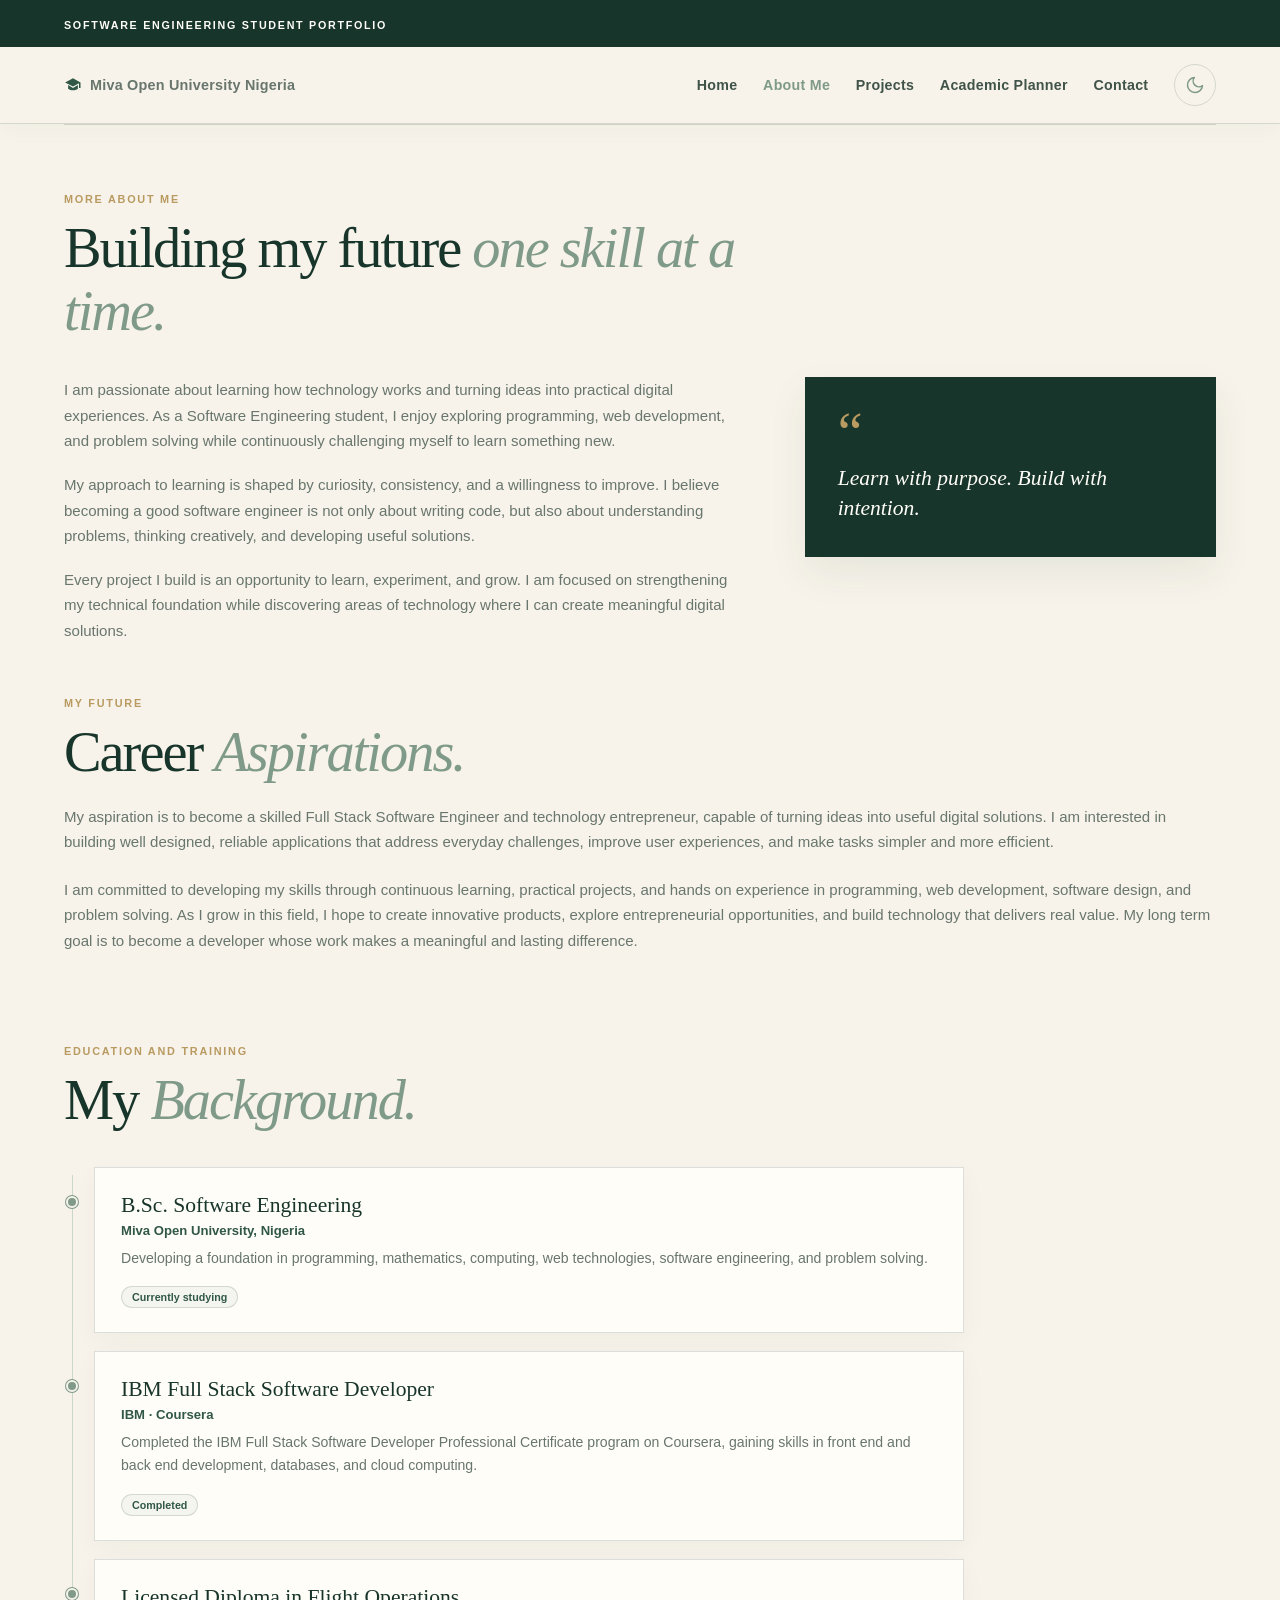
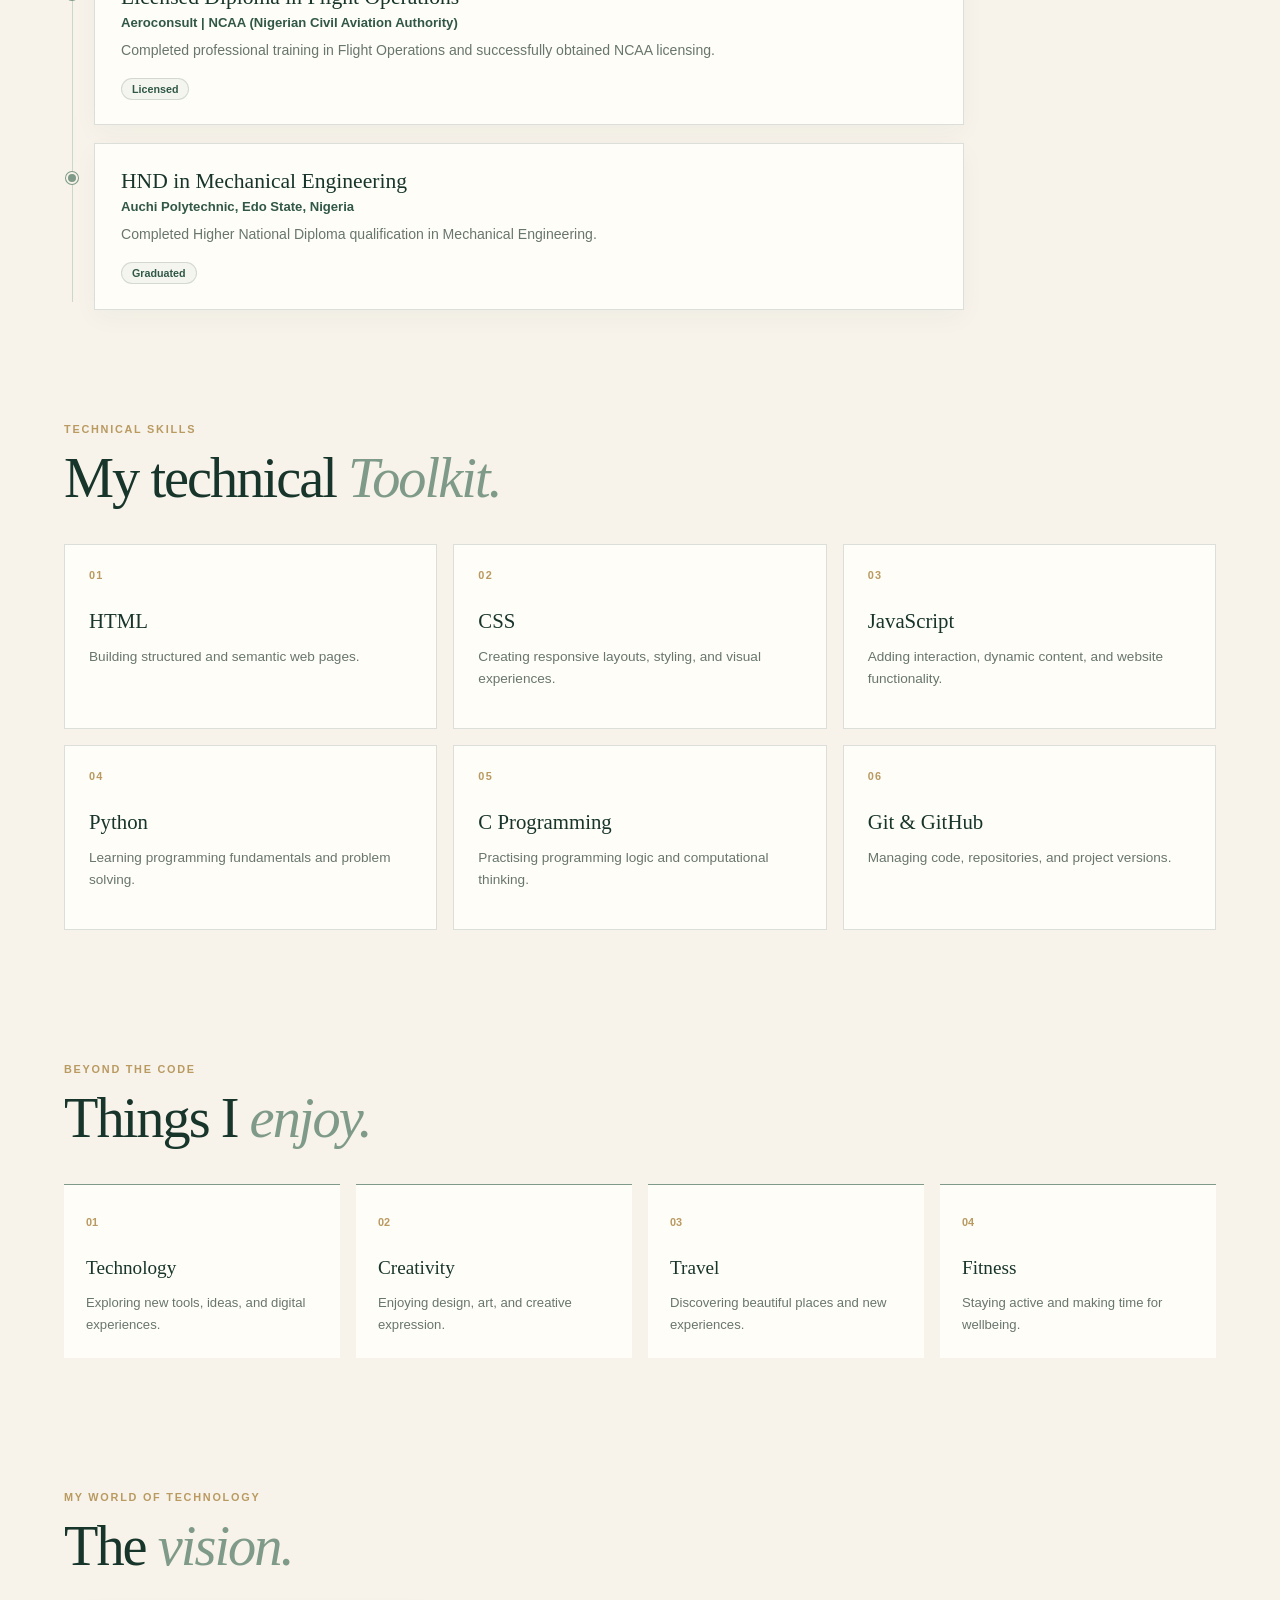
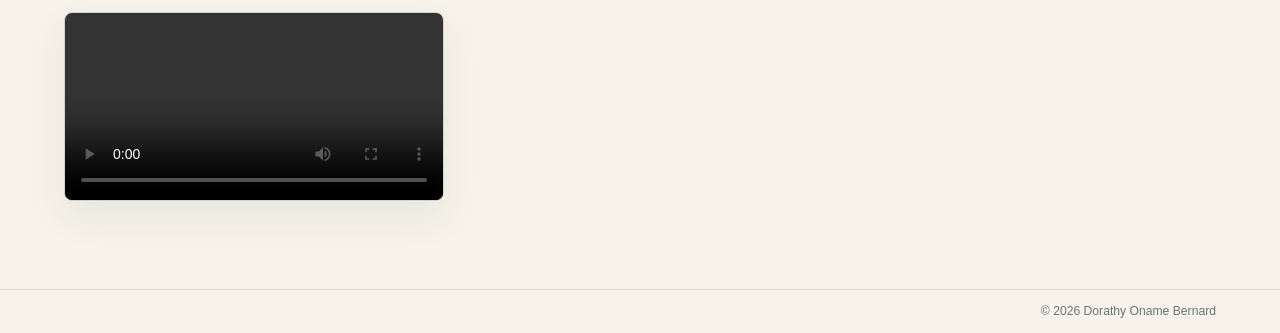
==== about.html @ d4bc9ae0 "Update portfolio and replace video" ====
<!DOCTYPE html>
<html lang="en">

<head>
    <meta charset="UTF-8">
    <meta name="viewport" content="width=device-width, initial-scale=1.0">

    <title>About Me | Dorathy Oname Bernard</title>

    <meta
        name="description"
        content="Learn about Dorathy Oname Bernard, her educational background, career aspirations, technical skills, and interests."
    >

    <script src="theme.js"></script>
    <link rel="stylesheet" href="style.css">
</head>

<body>

    <!-- HEADER -->
    <header class="site-header">
        <div class="academic-label">
            <div class="academic-label-inner">
                <strong>SOFTWARE ENGINEERING STUDENT PORTFOLIO</strong>
            </div>
        </div>

        <nav class="navbar" aria-label="Main navigation">
            <a href="index.html" class="brand" aria-label="Dorathy Oname Bernard home">
                <span class="brand-university">
                    <svg viewBox="0 0 24 24" aria-hidden="true">
                        <path d="M12 3 1.5 8.5 12 14l8-4.2V16h2V8.5L12 3Zm-6.5 9.1V17c3.8 2.8 9.2 2.8 13 0v-4.9L12 16l-6.5-3.9Z"/>
                    </svg>
                    Miva Open University Nigeria
                </span>
            </a>

            <ul class="nav-links">
                <li><a href="index.html">Home</a></li>
                <li><a href="about.html" aria-current="page">About Me</a></li>
                <li><a href="project.html">Projects</a></li>
                <li><a href="planner.html">Academic Planner</a></li>
                <li><a href="contact.html">Contact</a></li>
                <li>
                    <button type="button" class="theme-toggle" id="themeToggle" aria-label="Switch to dark mode" title="Switch between day and night mode">
                        <svg class="icon-moon" viewBox="0 0 24 24" aria-hidden="true"><path d="M21 12.8A9 9 0 1 1 11.2 3a7 7 0 0 0 9.8 9.8z"/></svg>
                        <svg class="icon-sun" viewBox="0 0 24 24" aria-hidden="true"><circle cx="12" cy="12" r="4"/><path d="M12 2v2M12 20v2M4.9 4.9l1.4 1.4M17.7 17.7l1.4 1.4M2 12h2M20 12h2M4.9 19.1l1.4-1.4M17.7 6.3l1.4-1.4"/></svg>
                    </button>
                </li>
            </ul>
        </nav>
    </header>


    <!-- MAIN CONTENT -->
    <main>

        <!-- ABOUT ME SECTION -->
        <section id="about" class="section about-section">

            <div class="section-heading">
                <p class="eyebrow">More about me</p>

                <h1>
                    Building my future
                    <span>one skill at a time.</span>
                </h1>
            </div>

            <div class="about-grid">

                <div class="about-text">

                    <p>
                        I am passionate about learning how technology works and turning ideas into practical digital experiences. As a Software Engineering student, I enjoy exploring programming, web development, and problem solving while continuously challenging myself to learn something new.
                    </p>

                    <p>
                        My approach to learning is shaped by curiosity, consistency, and a willingness to improve. I believe becoming a good software engineer is not only about writing code, but also about understanding problems, thinking creatively, and developing useful solutions.
                    </p>

                    <p>
                        Every project I build is an opportunity to learn, experiment, and grow. I am focused on strengthening my technical foundation while discovering areas of technology where I can create meaningful digital solutions.
                    </p>

                </div>

                <div class="about-highlight">
                    <span class="quote-mark">&ldquo;</span>
                    <p>Learn with purpose. Build with intention.</p>
                </div>

            </div>


            <!-- CAREER ASPIRATIONS -->
            <div class="career-aspirations">

                <div class="section-heading">
                    <p class="eyebrow">My future</p>

                    <h2>
                        Career <span>Aspirations.</span>
                    </h2>
                </div>

                <p>
                    My aspiration is to become a skilled Full Stack Software Engineer and technology entrepreneur, capable of turning ideas into useful digital solutions. I am interested in building well designed, reliable applications that address everyday challenges, improve user experiences, and make tasks simpler and more efficient.
                </p>

                <p>
                    I am committed to developing my skills through continuous learning, practical projects, and hands on experience in programming, web development, software design, and problem solving. As I grow in this field, I hope to create innovative products, explore entrepreneurial opportunities, and build technology that delivers real value. My long term goal is to become a developer whose work makes a meaningful and lasting difference.
                </p>

            </div>

        </section>


        <!-- EDUCATION SECTION -->
        <section id="education" class="section education-section">

            <div class="section-heading">
                <p class="eyebrow">Education and training</p>

                <h2>
                    My<span> Background.</span>
                </h2>
            </div>

            <div class="education-timeline">

                <!-- EDUCATION 1 -->
                <article class="education-entry">

                    <span class="education-marker" aria-hidden="true"></span>

                    <h3>B.Sc. Software Engineering</h3>
                    <h4>Miva Open University, Nigeria</h4>

                    <p>
                        Developing a foundation in programming, mathematics, computing, web technologies, software engineering, and problem solving.
                    </p>

                    <span class="education-status">Currently studying</span>

                </article>


                <!-- EDUCATION 2 -->
                <article class="education-entry">

                    <span class="education-marker" aria-hidden="true"></span>

                    <h3>IBM Full Stack Software Developer</h3>
                    <h4>IBM &middot; Coursera</h4>

                    <p>
                        Completed the IBM Full Stack Software Developer Professional Certificate program on Coursera, gaining skills in front end and back end development, databases, and cloud computing.
                    </p>

                    <span class="education-status">Completed</span>

                </article>


                <!-- EDUCATION 3 -->
                <article class="education-entry">

                    <span class="education-marker" aria-hidden="true"></span>

                    <h3>Licensed Diploma in Flight Operations</h3>
                    <h4>Aeroconsult | NCAA (Nigerian Civil Aviation Authority)</h4>

                    <p>
                        Completed professional training in Flight Operations and successfully obtained NCAA licensing.
                    </p>

                    <span class="education-status">Licensed</span>

                </article>


                <!-- EDUCATION 4 -->
                <article class="education-entry">

                    <span class="education-marker" aria-hidden="true"></span>

                    <h3>HND in Mechanical Engineering</h3>
                    <h4>Auchi Polytechnic, Edo State, Nigeria</h4>

                    <p>
                        Completed Higher National Diploma qualification in Mechanical Engineering.
                    </p>

                    <span class="education-status">Graduated</span>

                </article>

            </div>

        </section>


        <!-- TECHNICAL SKILLS SECTION -->
        <section id="skills" class="section skills-section">

            <div class="section-heading">
                <p class="eyebrow">Technical skills</p>

                <h2>
                    My technical <span>Toolkit.</span>
                </h2>
            </div>

            <div class="skills-grid">

                <article class="skill-card">
                    <span class="skill-number">01</span>
                    <h3>HTML</h3>
                    <p>Building structured and semantic web pages.</p>
                </article>

                <article class="skill-card">
                    <span class="skill-number">02</span>
                    <h3>CSS</h3>
                    <p>Creating responsive layouts, styling, and visual experiences.</p>
                </article>

                <article class="skill-card">
                    <span class="skill-number">03</span>
                    <h3>JavaScript</h3>
                    <p>Adding interaction, dynamic content, and website functionality.</p>
                </article>

                <article class="skill-card">
                    <span class="skill-number">04</span>
                    <h3>Python</h3>
                    <p>Learning programming fundamentals and problem solving.</p>
                </article>

                <article class="skill-card">
                    <span class="skill-number">05</span>
                    <h3>C Programming</h3>
                    <p>Practising programming logic and computational thinking.</p>
                </article>

                <article class="skill-card">
                    <span class="skill-number">06</span>
                    <h3>Git &amp; GitHub</h3>
                    <p>Managing code, repositories, and project versions.</p>
                </article>

            </div>

        </section>


        <!-- INTERESTS SECTION -->
        <section id="interests" class="section interests-section">

            <div class="section-heading">
                <p class="eyebrow">Beyond the code</p>

                <h2>
                    Things I <span>enjoy.</span>
                </h2>
            </div>

            <div class="interests-grid">

                <article class="interest-item">
                    <span>01</span>
                    <h3>Technology</h3>
                    <p>Exploring new tools, ideas, and digital experiences.</p>
                </article>

                <article class="interest-item">
                    <span>02</span>
                    <h3>Creativity</h3>
                    <p>Enjoying design, art, and creative expression.</p>
                </article>

                <article class="interest-item">
                    <span>03</span>
                    <h3>Travel</h3>
                    <p>Discovering beautiful places and new experiences.</p>
                </article>

                <article class="interest-item">
                    <span>04</span>
                    <h3>Fitness</h3>
                    <p>Staying active and making time for wellbeing.</p>
                </article>

            </div>

        </section>


        <!-- VIDEO -->
        <section id="vision" class="section about-media-section">

            <div class="section-heading">
                <p class="eyebrow">My world of technology</p>

                <h2>
                    The <span>vision.</span>
                </h2>
            </div>

            <div class="about-media-card">

                <video
                    controls
                    preload="metadata"
                    playsinline
                    aria-label="Dorathy coding and developing software"
                >
                    <source src="The Vision.mp4" type="video/mp4">
                    Your browser does not support the video tag.
                </video>

            </div>

        </section>

    </main>


    <!-- FOOTER -->
    <footer class="site-footer">

        <p class="footer-right">
            &copy; 2026 Dorathy Oname Bernard
        </p>

    </footer>

</body>

</html>
---- style.css ----
/* ==========================================================
   Dorathy Oname Bernard | Portfolio stylesheet
   ========================================================== */

:root {
    color-scheme: light;

    --cream: #f7f3ea;
    --cream-dark: #eee7d8;
    --white: #fffdf8;
    --green-dark: #18352b;
    --green: #315847;
    --green-hover: #18352b;
    --green-text: #315847;
    --green-light: #7f9a88;
    --sage: #cbd7ca;
    --gold: #b99a61;
    --text: #18352b;
    --muted: #68766d;
    --on-dark: #fffdf8;
    --border: rgba(24, 53, 43, 0.15);
    --shadow: 0 16px 38px rgba(24, 53, 43, 0.07);
    --header-bg: rgba(247, 243, 234, 0.97);
    --nav-link: #405348;

    --hover-bg: #edf2eb;
    --hover-border: #dce5da;
    --active-bg: #b9cbb9;
    --chip-bg: #f4f5ef;

    --planner-border: #d6e2d2;
    --filter-bg: #e5ede2;
    --filter-hover: #dce8d9;
    --field-border: #cbdcca;
    --placeholder: #9aa59c;
    --empty-bg: #f7f8f3;
    --done-bg: #f1f6f0;
    --done-border: #a9cdb0;
    --task-text: #26332d;
    --task-done-text: #9aa3ae;
    --cat-bg: #d7e8d7;
    --danger: #a33d35;
    --danger-bg: #f8e9e6;
    --warn: #946d27;
    --ok: #567d60;
    --delete: #7b8792;

    --serif: Georgia, "Times New Roman", serif;
    --sans: Arial, sans-serif;
}

/* Night mode: same design, deeper greens */
:root[data-theme="dark"] {
    color-scheme: dark;

    --cream: #0e1814;
    --cream-dark: #1a2a23;
    --white: #15231d;
    --green-dark: #08110d;
    --green: #3f7459;
    --green-hover: #2f5c46;
    --green-text: #8cc3a5;
    --green-light: #8fb09b;
    --sage: #27382f;
    --gold: #cdb078;
    --text: #e6eee8;
    --muted: #9fb1a6;
    --border: rgba(230, 238, 232, 0.14);
    --shadow: 0 16px 38px rgba(0, 0, 0, 0.35);
    --header-bg: rgba(14, 24, 20, 0.95);
    --nav-link: #b7c7bc;

    --hover-bg: #1e3028;
    --hover-border: #2f463a;
    --active-bg: #2b4538;
    --chip-bg: #1d2d25;

    --planner-border: #2a3d33;
    --filter-bg: #1a2a23;
    --filter-hover: #243a30;
    --field-border: #34493d;
    --placeholder: #6f8277;
    --empty-bg: #121f19;
    --done-bg: #142a20;
    --done-border: #2f5a43;
    --task-text: #e6eee8;
    --task-done-text: #6f8277;
    --cat-bg: #24402f;
    --danger: #e58a82;
    --danger-bg: #3a1f1d;
    --warn: #d9b266;
    --ok: #8cc3a5;
    --delete: #93a39a;
}

/* ==========================================================
   Base
   ========================================================== */

* {
    margin: 0;
    padding: 0;
    box-sizing: border-box;
}

html {
    scroll-behavior: smooth;
    scroll-padding-top: 140px;
}

body {
    font-family: var(--serif);
    background: var(--cream);
    color: var(--text);
    line-height: 1.7;
    transition: background-color 0.3s ease, color 0.3s ease;
}

h1,
h2,
h3,
h4 {
    font-weight: 500;
}

a {
    color: inherit;
    text-decoration: none;
}

ul {
    list-style: none;
}

button,
input,
select,
textarea {
    font: inherit;
}

button {
    cursor: pointer;
}

img,
video {
    display: block;
    max-width: 100%;
}

main {
    overflow: hidden;
}

/* ==========================================================
   Header
   ========================================================== */

.site-header {
    position: sticky;
    top: 0;
    z-index: 1000;
    background: var(--header-bg);
    backdrop-filter: blur(16px);
    -webkit-backdrop-filter: blur(16px);
    border-bottom: 1px solid var(--border);
    box-shadow: 0 5px 22px rgba(24, 53, 43, 0.035);
    transition: background-color 0.3s ease;
}

.academic-label {
    background: var(--green-dark);
    padding: 10px 0;
}

.academic-label-inner {
    width: min(1180px, 90%);
    margin: 0 auto;
}

.academic-label strong {
    color: var(--on-dark);
    font: 700 0.67rem var(--sans);
    letter-spacing: 0.16em;
}

.navbar {
    width: min(1180px, 90%);
    min-height: 76px;
    margin: 0 auto;
    display: flex;
    align-items: center;
    justify-content: space-between;
    gap: 32px;
}

.brand {
    display: inline-flex;
    align-items: center;
    flex-shrink: 0;
}

.brand-university {
    display: flex;
    align-items: center;
    gap: 8px;
    color: var(--muted);
    font: 600 0.9rem var(--sans);
    letter-spacing: 0.015em;
}

.brand-university svg {
    width: 18px;
    height: 18px;
    flex-shrink: 0;
    fill: var(--green-text);
}

.nav-links {
    display: flex;
    align-items: center;
    justify-content: flex-end;
    gap: clamp(15px, 2vw, 29px);
}

.nav-links a {
    position: relative;
    display: inline-flex;
    align-items: center;
    min-height: 42px;
    color: var(--nav-link);
    font: 600 0.89rem var(--sans);
    letter-spacing: 0.02em;
    white-space: nowrap;
    transition: color 0.25s ease;
}

.nav-links a::after {
    content: "";
    position: absolute;
    left: 0;
    right: 0;
    bottom: 3px;
    height: 2px;
    background: var(--gold);
    transform: scaleX(0);
    transform-origin: left;
    transition: transform 0.25s ease;
}

.nav-links a:hover,
.nav-links a:focus-visible {
    color: var(--text);
}

.nav-links a:hover::after,
.nav-links a:focus-visible::after {
    transform: scaleX(1);
}

/* Current page: stronger colour only (the gold underline shows on hover) */
.nav-links a[aria-current="page"] {
    color: var(--green-light);
}

.brand:focus-visible,
.nav-links a:focus-visible {
    outline: 2px solid var(--green-text);
    outline-offset: 5px;
}

/* Day / night toggle */
.theme-toggle {
    width: 42px;
    height: 42px;
    display: inline-flex;
    align-items: center;
    justify-content: center;
    background: transparent;
    border: 1px solid var(--border);
    border-radius: 50%;
    color: var(--green-light);
    transition: background-color 0.2s ease, transform 0.2s ease;
}

.theme-toggle:hover {
    background: var(--sage);
    transform: translateY(-1px);
}

.theme-toggle:focus-visible {
    outline: 2px solid var(--green-text);
    outline-offset: 3px;
}

.theme-toggle svg {
    width: 20px;
    height: 20px;
    fill: none;
    stroke: currentColor;
    stroke-width: 1.8;
    stroke-linecap: round;
    stroke-linejoin: round;
}

.theme-toggle .icon-sun {
    display: none;
}

:root[data-theme="dark"] .theme-toggle .icon-sun {
    display: block;
}

:root[data-theme="dark"] .theme-toggle .icon-moon {
    display: none;
}

/* ==========================================================
   Shared layout
   ========================================================== */

.section {
    width: min(1180px, 90%);
    margin: 0 auto;
    padding: 68px 0;
}

.eyebrow {
    margin-bottom: 12px;
    color: var(--gold);
    font: 700 0.68rem var(--sans);
    letter-spacing: 0.16em;
    text-transform: uppercase;
}

.section-heading {
    max-width: 780px;
    margin-bottom: 34px;
}

.section-heading h1,
.section-heading h2 {
    font-size: clamp(2.15rem, 4.4vw, 3.7rem);
    line-height: 1.12;
    letter-spacing: -0.035em;
}

.section-heading h1 span,
.section-heading h2 span {
    color: var(--green-light);
    font-style: italic;
}

.section-intro {
    max-width: 650px;
    margin-top: 15px;
    color: var(--muted);
    font: 0.93rem/1.7 var(--sans);
}

/* ==========================================================
   Buttons
   ========================================================== */

.btn {
    min-height: 46px;
    padding: 0 20px;
    display: inline-flex;
    align-items: center;
    justify-content: center;
    border: 1px solid var(--green);
    font: 700 0.7rem var(--sans);
    letter-spacing: 0.06em;
    text-transform: uppercase;
    transition: background 0.2s ease, color 0.2s ease, transform 0.2s ease;
}

.btn:hover {
    transform: translateY(-2px);
}

.btn-primary {
    background: var(--green);
    color: var(--on-dark);
}

.btn-primary:hover {
    background: var(--green-hover);
}

.btn-secondary {
    background: transparent;
    color: var(--green-text);
}

.btn-secondary:hover {
    background: var(--sage);
}

.btn:focus-visible {
    outline: 2px solid var(--green-text);
    outline-offset: 3px;
}

.hero-buttons {
    display: flex;
    flex-wrap: wrap;
    gap: 12px;
    margin-top: 26px;
}

/* ==========================================================
   Home
   ========================================================== */

.hero {
    width: min(1180px, 90%);
    margin: 0 auto;
    padding: 48px 0 70px;
    display: grid;
    grid-template-columns: 1.05fr 0.95fr;
    align-items: start;
    gap: 50px;
}

.hero-content,
.hero-image {
    animation: fadeUp 0.65s ease both;
}

.hero-content {
    position: relative;
    top: -15px;
}

.hero-image {
    animation-delay: 0.1s;
}

.hero-greeting {
    display: inline-block;
    margin-bottom: 14px;
    padding: 5px 16px;
    background: var(--sage);
    border-radius: 30px;
    color: var(--text);
    font-size: 1.1rem;
    font-style: italic;
    transform: translateY(-8px);
}

.hero h1 {
    margin-bottom: 22px;
    font-size: clamp(2.8rem, 4.8vw, 4.8rem);
    line-height: 1;
    letter-spacing: -0.045em;
}

.hero h1 span {
    display: block;
    margin-top: 8px;
    color: var(--green-light);
    font-style: italic;
}

.hero-bio {
    max-width: 580px;
    margin-top: 32px;
    padding-left: 16px;
    border-left: 3px solid var(--gold);
}

.hero-bio-title {
    margin-bottom: 10px;
    color: var(--gold);
    font: 700 0.68rem var(--sans);
    letter-spacing: 0.16em;
    text-transform: uppercase;
}

.hero-description {
    color: var(--muted);
    font: 1rem/1.85 var(--sans);
}

.hero-chips {
    display: flex;
    flex-wrap: wrap;
    gap: 6px;
    max-width: 580px;
    margin-top: 22px;
}

.hero-chips span {
    padding: 5px 10px;
    background: var(--cream-dark);
    color: var(--green-text);
    font: 600 0.68rem var(--sans);
}

.hero-buttons .btn span {
    margin-left: 8px;
    transition: transform 0.2s ease;
}

.hero-buttons .btn:hover span {
    transform: translateX(4px);
}

.image-frame {
    position: relative;
    width: min(390px, 100%);
    margin: -35px 0 0 auto;
    padding: 12px;
    background: var(--sage);
    box-shadow: var(--shadow);
}

.image-frame::before {
    content: "";
    position: absolute;
    inset: -9px;
    border: 1px solid var(--gold);
    pointer-events: none;
}

.image-frame img {
    width: 100%;
    height: auto;
    aspect-ratio: 4 / 5;
    object-fit: cover;
    filter: saturate(0.9);
}

/* ==========================================================
   About
   ========================================================== */

.about-section {
    padding-bottom: 35px;
    border-top: 1px solid var(--border);
}

.about-grid {
    display: grid;
    grid-template-columns: 1.25fr 0.75fr;
    align-items: start;
    gap: 55px;
}

.about-text p {
    margin-bottom: 18px;
    color: var(--muted);
    font: 0.94rem/1.7 var(--sans);
}

.about-highlight {
    padding: 32px;
    background: var(--green-dark);
    color: var(--on-dark);
    border: 1px solid transparent;
    box-shadow: var(--shadow);
}

:root[data-theme="dark"] .about-highlight {
    border-color: var(--border);
}

.quote-mark {
    display: block;
    margin-bottom: 8px;
    color: var(--gold);
    font-size: 3.5rem;
    line-height: 0.8;
}

.about-highlight p {
    font-size: 1.35rem;
    line-height: 1.4;
    font-style: italic;
}

.career-aspirations {
    margin-top: 35px;
}

.career-aspirations .section-heading {
    margin-bottom: 20px;
}

.career-aspirations > p {
    margin-bottom: 22px;
    color: var(--muted);
    font: 0.94rem/1.7 var(--sans);
}

.education-section {
    padding-top: 35px;
}

.education-timeline {
    position: relative;
    max-width: 900px;
    margin-top: 8px;
    padding-left: 30px;
}

.education-timeline::before {
    content: "";
    position: absolute;
    top: 8px;
    bottom: 8px;
    left: 8px;
    width: 1px;
    background: var(--sage);
}

.education-entry {
    position: relative;
    margin-bottom: 18px;
    padding: 23px 26px;
    background: var(--white);
    border: 1px solid var(--border);
    box-shadow: 0 8px 24px rgba(24, 53, 43, 0.035);
}

.education-entry:last-child {
    margin-bottom: 0;
}

.education-marker {
    position: absolute;
    top: 28px;
    left: -29px;
    width: 12px;
    height: 12px;
    border: 2px solid var(--cream);
    border-radius: 50%;
    background: var(--green-light);
    box-shadow: 0 0 0 1px var(--green-light);
}

.education-entry h3 {
    margin-bottom: 4px;
    font-size: 1.35rem;
    line-height: 1.3;
}

.education-entry h4 {
    margin-bottom: 9px;
    color: var(--green-text);
    font: 700 0.82rem var(--sans);
}

.education-entry p {
    margin-bottom: 12px;
    color: var(--muted);
    font: 0.88rem/1.65 var(--sans);
}

.education-status {
    display: inline-block;
    padding: 4px 10px;
    border: 1px solid var(--border);
    border-radius: 20px;
    background: var(--chip-bg);
    color: var(--green-text);
    font: 600 0.67rem var(--sans);
}

.skills-section {
    padding-top: 45px;
}

.skills-grid {
    display: grid;
    grid-template-columns: repeat(3, minmax(0, 1fr));
    gap: 16px;
}

.skill-card {
    min-height: 185px;
    padding: 24px;
    background: var(--white);
    border: 1px solid var(--border);
    transition:
        background-color 0.25s ease,
        border-color 0.25s ease,
        box-shadow 0.25s ease,
        transform 0.25s ease;
}

.skill-card:hover {
    background: var(--hover-bg);
    border-color: var(--hover-border);
    box-shadow: 0 8px 20px rgba(24, 53, 43, 0.06);
    transform: translateY(-3px);
}

.skill-card:active {
    background: var(--active-bg);
    transform: translateY(-1px);
}

.skill-number {
    display: block;
    margin-bottom: 22px;
    color: var(--gold);
    font: 700 0.68rem var(--sans);
    letter-spacing: 0.12em;
}

.skill-card h3 {
    margin-bottom: 8px;
    font-size: 1.3rem;
}

.skill-card p {
    color: var(--muted);
    font: 0.85rem/1.65 var(--sans);
}

.interests-section {
    padding-top: 65px;
}

.interests-grid {
    display: grid;
    grid-template-columns: repeat(4, minmax(0, 1fr));
    gap: 16px;
}

.interest-item {
    padding: 22px;
    border-top: 1px solid var(--green-light);
    background: var(--white);
}

.interest-item > span {
    color: var(--gold);
    font: 700 0.68rem var(--sans);
}

.interest-item h3 {
    margin: 18px 0 7px;
    font-size: 1.2rem;
}

.interest-item p {
    color: var(--muted);
    font: 0.82rem/1.7 var(--sans);
}

.about-media-section {
    padding-top: 65px;
}

.about-media-card {
    width: min(380px, 100%);
    overflow: hidden;
    line-height: 0;
    background: var(--cream-dark);
    border: 1px solid var(--sage);
    border-radius: 8px;
    box-shadow: var(--shadow);
}

/* The video is 2px taller than its frame; the frame trims the extra,
   which hides any thin dark line at the bottom edge of the video file. */
.about-media-card video {
    display: block;
    width: 100%;
    height: auto;
    margin-bottom: -2px;
    object-fit: cover;
    background: var(--cream-dark);
}

/* ==========================================================
   Projects
   ========================================================== */

.projects-section {
    padding-top: 70px;
}

.projects-grid {
    display: grid;
    grid-template-columns: repeat(3, minmax(0, 1fr));
    gap: 18px;
}

.project-card {
    min-width: 0;
    padding: 24px;
    display: flex;
    flex-direction: column;
    align-items: flex-start;
    overflow: hidden;
    background: var(--white);
    border: 1px solid var(--border);
    border-radius: 4px;
    transition: transform 0.25s ease, box-shadow 0.25s ease;
}

.project-card:hover {
    transform: translateY(-4px);
    box-shadow: var(--shadow);
}

.project-top {
    width: 100%;
    margin-bottom: 20px;
    display: flex;
    align-items: center;
    justify-content: space-between;
    gap: 10px;
    color: var(--gold);
    font: 700 0.68rem var(--sans);
}

.project-tag {
    padding: 8px 12px;
    color: var(--muted);
    font-size: 0.8rem;
    letter-spacing: 0.12em;
    line-height: 1.4;
    text-align: right;
}

.project-card img {
    width: 100%;
    height: 230px;
    margin-bottom: 18px;
    object-fit: cover;
    object-position: top center;
    background: var(--cream-dark);
    border: 1px solid var(--border);
    transition: transform 0.3s ease;
}

.project-card:hover img {
    transform: scale(1.02);
}

.project-card h2 {
    margin-bottom: 10px;
    font-size: 1.35rem;
    line-height: 1.4;
}

.project-card p {
    margin-bottom: 18px;
    color: var(--muted);
    font: 0.96rem/1.7 var(--sans);
}

.project-tech {
    display: flex;
    flex-wrap: wrap;
    gap: 6px;
    margin: auto 0 20px;
}

.project-tech span {
    padding: 5px 8px;
    background: var(--cream-dark);
    color: var(--green-text);
    font: 600 0.64rem var(--sans);
}

.project-link {
    display: inline-block;
    padding-bottom: 3px;
    border-bottom: 1px solid var(--green-light);
    color: var(--green-text);
    font: 700 0.72rem var(--sans);
    letter-spacing: 0.04em;
}

.project-link:hover {
    color: var(--gold);
}

.study-section {
    padding-top: 55px;
}

.table-wrapper {
    overflow-x: auto;
    background: var(--white);
    border: 1px solid var(--border);
}

table {
    width: 100%;
    border-collapse: collapse;
    font-family: var(--sans);
}

th,
td {
    padding: 15px 18px;
    border-bottom: 1px solid var(--border);
    text-align: left;
}

th {
    background: var(--sage);
    color: var(--text);
    font-size: 0.69rem;
    letter-spacing: 0.06em;
    text-transform: uppercase;
}

td {
    color: var(--muted);
    font-size: 0.84rem;
}

tbody tr:last-child td {
    border-bottom: none;
}

/* ==========================================================
   Form controls (planner + contact)
   ========================================================== */

input,
select,
textarea {
    width: 100%;
    padding: 12px 14px;
    background: var(--white);
    border: 1px solid var(--border);
    border-radius: 0;
    color: var(--text);
    outline: none;
}

input:focus,
select:focus,
textarea:focus {
    border-color: var(--green-light);
}

textarea {
    resize: vertical;
}

/* ==========================================================
   Academic planner
   ========================================================== */

.planner-section {
    padding: 35px 0 65px;
}

.planner-intro-card,
.planner-form-card {
    margin-bottom: 24px;
    padding: 28px;
    background: var(--white);
    border: 1px solid var(--planner-border);
    border-radius: 22px;
    box-shadow: 0 4px 14px rgba(24, 53, 43, 0.035);
}

.planner-intro h1 {
    margin-bottom: 10px;
    font-size: clamp(2rem, 4vw, 3rem);
    line-height: 1.15;
    letter-spacing: -0.035em;
}

.planner-intro h1 span {
    color: var(--green-light);
    font-style: italic;
}

.planner-intro p:last-child {
    color: var(--muted);
    font: 0.93rem/1.7 var(--sans);
}

.task-filters {
    display: grid;
    grid-template-columns: repeat(3, minmax(0, 1fr));
    gap: 7px;
    margin-bottom: 24px;
    padding: 7px;
    background: var(--filter-bg);
    border-radius: 16px;
}

.task-filter {
    min-height: 44px;
    padding: 10px 12px;
    background: transparent;
    border: 0;
    border-radius: 12px;
    color: var(--nav-link);
    font: 600 0.82rem var(--sans);
    transition: background 0.2s ease, color 0.2s ease;
}

.task-filter:hover {
    background: var(--filter-hover);
}

.task-filter.is-active {
    background: var(--green);
    color: var(--on-dark);
    box-shadow: 0 3px 7px rgba(24, 53, 43, 0.12);
}

.planner-form-card .section-heading {
    margin-bottom: 22px;
}

.planner-form-card .section-heading h2 {
    font-size: clamp(1.8rem, 3.5vw, 2.4rem);
}

.planner-form-card form {
    display: flex;
    flex-direction: column;
    gap: 22px;
}

.planner-form-grid {
    display: grid;
    grid-template-columns: repeat(2, minmax(0, 1fr));
    gap: 20px;
}

.planner-field {
    min-width: 0;
}

.planner-field label {
    display: block;
    margin-bottom: 10px;
    color: var(--nav-link);
    font: 700 0.78rem var(--sans);
    letter-spacing: 0.025em;
}

.planner-field input,
.planner-field select {
    min-height: 50px;
    border: 1px solid var(--field-border);
    border-radius: 12px;
    color: var(--text);
    font: 0.88rem var(--sans);
}

.planner-field input::placeholder {
    color: var(--placeholder);
}

.planner-field input:focus,
.planner-field select:focus {
    outline: 2px solid var(--filter-hover);
    border-color: var(--green-light);
}

.planner-add-button {
    display: flex;
    align-items: center;
    justify-content: center;
    gap: 10px;
    width: 100%;
    min-height: 54px;
    padding: 14px 20px;
    background: var(--green);
    border: 1px solid var(--green);
    border-radius: 14px;
    color: var(--on-dark);
    font: 700 0.98rem var(--sans);
    box-shadow: 0 5px 12px rgba(24, 53, 43, 0.12);
    transition: background 0.2s ease, transform 0.2s ease;
}

.planner-add-button:hover {
    background: var(--green-hover);
    transform: translateY(-1px);
}

.planner-add-button span {
    font-size: 1.4rem;
    line-height: 1;
}

.planner-message {
    margin-top: -10px;
    color: var(--green-text);
    font: 0.82rem var(--sans);
}

.planner-message:empty {
    display: none;
}

.planner-section button:focus-visible {
    outline: 2px solid var(--green-light);
    outline-offset: 3px;
}

.planner-summary {
    display: grid;
    grid-template-columns: repeat(3, minmax(0, 1fr));
    gap: 20px;
    margin: 30px 0 36px;
}

.planner-summary-card {
    min-width: 0;
    padding: 24px;
    display: flex;
    flex-direction: column;
    align-items: flex-start;
    justify-content: center;
    gap: 10px;
    background: var(--white);
    border: 1px solid var(--sage);
    border-radius: 20px;
    box-shadow: 0 4px 12px rgba(24, 53, 43, 0.05);
}

.summary-label {
    color: var(--muted);
    font: 700 0.78rem var(--sans);
    letter-spacing: 0.08em;
}

.planner-summary-card strong {
    font-size: 2.2rem;
    line-height: 1.1;
}

.planner-list-card {
    margin-top: 32px;
    padding: 32px;
    background: var(--white);
    border: 1px solid var(--sage);
    border-radius: 28px;
    box-shadow: 0 5px 18px rgba(24, 53, 43, 0.05);
}

.planner-list-heading {
    margin-bottom: 22px;
}

.planner-list-heading h2 {
    font-size: clamp(1.8rem, 3.5vw, 2.4rem);
    line-height: 1.15;
    letter-spacing: -0.03em;
}

.planner-list-heading h2 span {
    color: var(--green-light);
    font-style: italic;
}

.task-list {
    display: flex;
    flex-direction: column;
    gap: 20px;
}

.empty-task-message {
    padding: 30px 20px;
    background: var(--empty-bg);
    border: 1px dashed var(--sage);
    border-radius: 18px;
    color: var(--muted);
    font-family: var(--sans);
    line-height: 1.8;
    text-align: center;
}

.task-item {
    display: flex;
    align-items: center;
    justify-content: space-between;
    gap: 20px;
    padding: 26px 24px;
    background: var(--white);
    border: 1.5px solid var(--sage);
    border-radius: 24px;
    box-shadow: 0 3px 7px rgba(24, 53, 43, 0.05);
    transition: background-color 0.2s ease, border-color 0.2s ease;
}

.task-item.completed {
    background: var(--done-bg);
    border-color: var(--done-border);
}

.task-main {
    flex: 1;
    min-width: 0;
}

.task-heading {
    display: flex;
    align-items: center;
    gap: 16px;
    min-width: 0;
}

.task-checkbox {
    flex-shrink: 0;
    width: 30px;
    height: 30px;
    accent-color: var(--ok);
    cursor: pointer;
}

.task-text {
    color: var(--task-text);
    font: 600 1.15rem/1.5 var(--sans);
    overflow-wrap: anywhere;
}

.task-completed-text {
    color: var(--task-done-text);
    text-decoration: line-through;
}

.task-meta {
    display: flex;
    flex-wrap: wrap;
    align-items: center;
    gap: 10px;
    margin: 12px 0 0 46px;
}

.task-category {
    padding: 7px 14px;
    background: var(--cat-bg);
    border-radius: 999px;
    color: var(--green-text);
    font: 700 0.85rem var(--sans);
}

.task-due-date,
.task-due-status {
    color: var(--muted);
    font: 0.85rem var(--sans);
}

.task-due-status.overdue {
    color: var(--danger);
    font-weight: 700;
}

.task-due-status.due-today {
    color: var(--warn);
    font-weight: 700;
}

.task-actions {
    display: flex;
    flex-direction: column;
    align-items: flex-end;
    justify-content: center;
    flex-shrink: 0;
    gap: 14px;
}

.task-priority {
    font: 700 0.8rem var(--sans);
}

.priority-high {
    color: var(--danger);
}

.priority-medium {
    color: var(--warn);
}

.priority-low {
    color: var(--ok);
}

.task-delete-button {
    padding: 8px 12px;
    background: transparent;
    border: 0;
    border-radius: 8px;
    color: var(--delete);
    font: 0.9rem var(--sans);
    transition: color 0.2s ease, background-color 0.2s ease;
}

.task-delete-button:hover {
    color: var(--danger);
    background: var(--danger-bg);
}

/* ==========================================================
   Contact
   ========================================================== */

.contact-section {
    padding: 65px 0 80px;
    border-top: 1px solid var(--border);
}

.contact-grid {
    display: grid;
    grid-template-columns: 0.75fr 1.25fr;
    align-items: start;
    gap: 45px;
}

.contact-details {
    display: flex;
    flex-direction: column;
    gap: 22px;
}

.contact-item {
    display: flex;
    align-items: center;
    gap: 16px;
    padding-bottom: 14px;
    border-bottom: 1px solid var(--border);
}

.contact-icon {
    width: 48px;
    height: 48px;
    min-width: 48px;
    display: flex;
    align-items: center;
    justify-content: center;
    border-radius: 50%;
    background: var(--green);
    color: var(--on-dark);
    font-size: 20px;
}

.contact-info {
    min-width: 0;
}

.contact-info h3 {
    margin-bottom: 5px;
    font-size: 1rem;
    font-weight: 700;
}

.contact-info a {
    color: var(--muted);
    font: 0.88rem/1.5 var(--sans);
    overflow-wrap: anywhere;
}

.contact-info a:hover {
    color: var(--green-text);
    text-decoration: underline;
}

.contact-form {
    padding: 25px;
    background: var(--white);
    border: 1px solid var(--border);
}

.form-group {
    margin-bottom: 16px;
}

.form-group label {
    display: block;
    margin-bottom: 6px;
    color: var(--text);
    font: 700 0.68rem var(--sans);
    letter-spacing: 0.06em;
}

.form-group input[aria-invalid="true"],
.form-group textarea[aria-invalid="true"] {
    border-color: var(--danger);
}

.field-error {
    display: block;
    margin-top: 5px;
    color: var(--danger);
    font: 0.75rem var(--sans);
}

.field-error:empty {
    display: none;
}

.contact-form .btn {
    width: 100%;
}

.form-message {
    min-height: 22px;
    margin-top: 8px;
    font: 0.8rem var(--sans);
}

.form-message.error {
    color: var(--danger);
}

.form-message.success {
    color: var(--green-text);
}

/* ==========================================================
   Footer
   ========================================================== */

.site-footer {
    margin-top: 20px;
    padding: 12px 5%;
    display: flex;
    align-items: center;
    justify-content: space-between;
    gap: 12px;
    border-top: 1px solid var(--border);
    color: var(--muted);
    font: 0.76rem/1.5 var(--sans);
}

.footer-right {
    margin-left: auto;
    text-align: right;
}

/* ==========================================================
   Animation
   ========================================================== */

@keyframes fadeUp {
    from {
        opacity: 0;
        transform: translateY(10px);
    }

    to {
        opacity: 1;
        transform: translateY(0);
    }
}

/* ==========================================================
   Responsive
   ========================================================== */

@media (max-width: 980px) {
    .navbar {
        flex-direction: column;
        align-items: flex-start;
        justify-content: center;
        gap: 12px;
        padding: 14px 0;
        min-height: auto;
    }

    .nav-links {
        width: 100%;
        justify-content: flex-start;
        flex-wrap: wrap;
        gap: 4px 20px;
    }

    .hero {
        gap: 32px;
    }

    .skills-grid,
    .projects-grid,
    .interests-grid {
        grid-template-columns: repeat(2, minmax(0, 1fr));
    }

    .about-grid {
        gap: 30px;
    }
}

@media (max-width: 768px) {
    .contact-grid {
        grid-template-columns: 1fr;
        gap: 35px;
    }

    .project-card img {
        height: 200px;
    }
}

@media (max-width: 680px) {
    .nav-links a {
        min-height: 34px;
        font-size: 0.78rem;
    }

    .nav-links a::after {
        bottom: 0;
    }

    .theme-toggle {
        width: 36px;
        height: 36px;
    }

    .hero {
        grid-template-columns: 1fr;
        padding: 28px 0 42px;
        gap: 35px;
    }

    .hero h1 {
        font-size: clamp(2.6rem, 10.5vw, 4rem);
    }

    .image-frame {
        width: min(360px, 100%);
        margin-left: auto;
        margin-right: auto;
    }

    .section {
        padding: 45px 0;
    }

    .education-section,
    .skills-section {
        padding-top: 38px;
    }

    .section-heading {
        margin-bottom: 25px;
    }

    .section-heading h1,
    .section-heading h2 {
        font-size: clamp(2rem, 9vw, 3rem);
    }

    .about-grid {
        grid-template-columns: 1fr;
        gap: 22px;
    }

    .education-timeline {
        padding-left: 24px;
    }

    .education-entry {
        padding: 19px;
    }

    .education-marker {
        left: -23px;
    }

    .skills-grid,
    .projects-grid,
    .interests-grid {
        grid-template-columns: 1fr;
    }

    .skill-card {
        min-height: auto;
    }

    th,
    td {
        padding: 12px;
        font-size: 0.76rem;
    }

    .contact-section {
        padding: 45px 0 55px;
    }

    .contact-form {
        padding: 18px;
    }

    .planner-intro-card,
    .planner-form-card {
        padding: 20px;
        border-radius: 18px;
    }

    .planner-form-grid {
        grid-template-columns: 1fr;
        gap: 18px;
    }

    .task-filters {
        gap: 4px;
        padding: 5px;
    }

    .task-filter {
        padding: 9px 5px;
        font-size: 0.73rem;
    }

    .planner-summary {
        grid-template-columns: 1fr;
        gap: 12px;
        margin: 24px 0;
    }

    .planner-summary-card {
        padding: 18px 20px;
    }

    .planner-summary-card strong {
        font-size: 1.8rem;
    }

    .planner-list-card {
        padding: 22px 16px;
        border-radius: 22px;
    }

    .task-item {
        align-items: flex-start;
        gap: 10px;
        padding: 20px 14px;
        border-radius: 20px;
    }

    .task-heading {
        align-items: flex-start;
        gap: 12px;
    }

    .task-checkbox {
        width: 25px;
        height: 25px;
        margin-top: 4px;
    }

    .task-text {
        font-size: 1rem;
    }

    .task-meta {
        gap: 8px;
        margin-left: 37px;
    }

    .task-priority {
        font-size: 0.72rem;
        text-align: right;
    }

    .site-footer {
        padding: 10px 5%;
        font-size: 0.68rem;
    }
}

@media (prefers-reduced-motion: reduce) {
    *,
    *::before,
    *::after {
        scroll-behavior: auto !important;
        animation-duration: 0.01ms !important;
        animation-iteration-count: 1 !important;
        transition-duration: 0.01ms !important;
    }
}
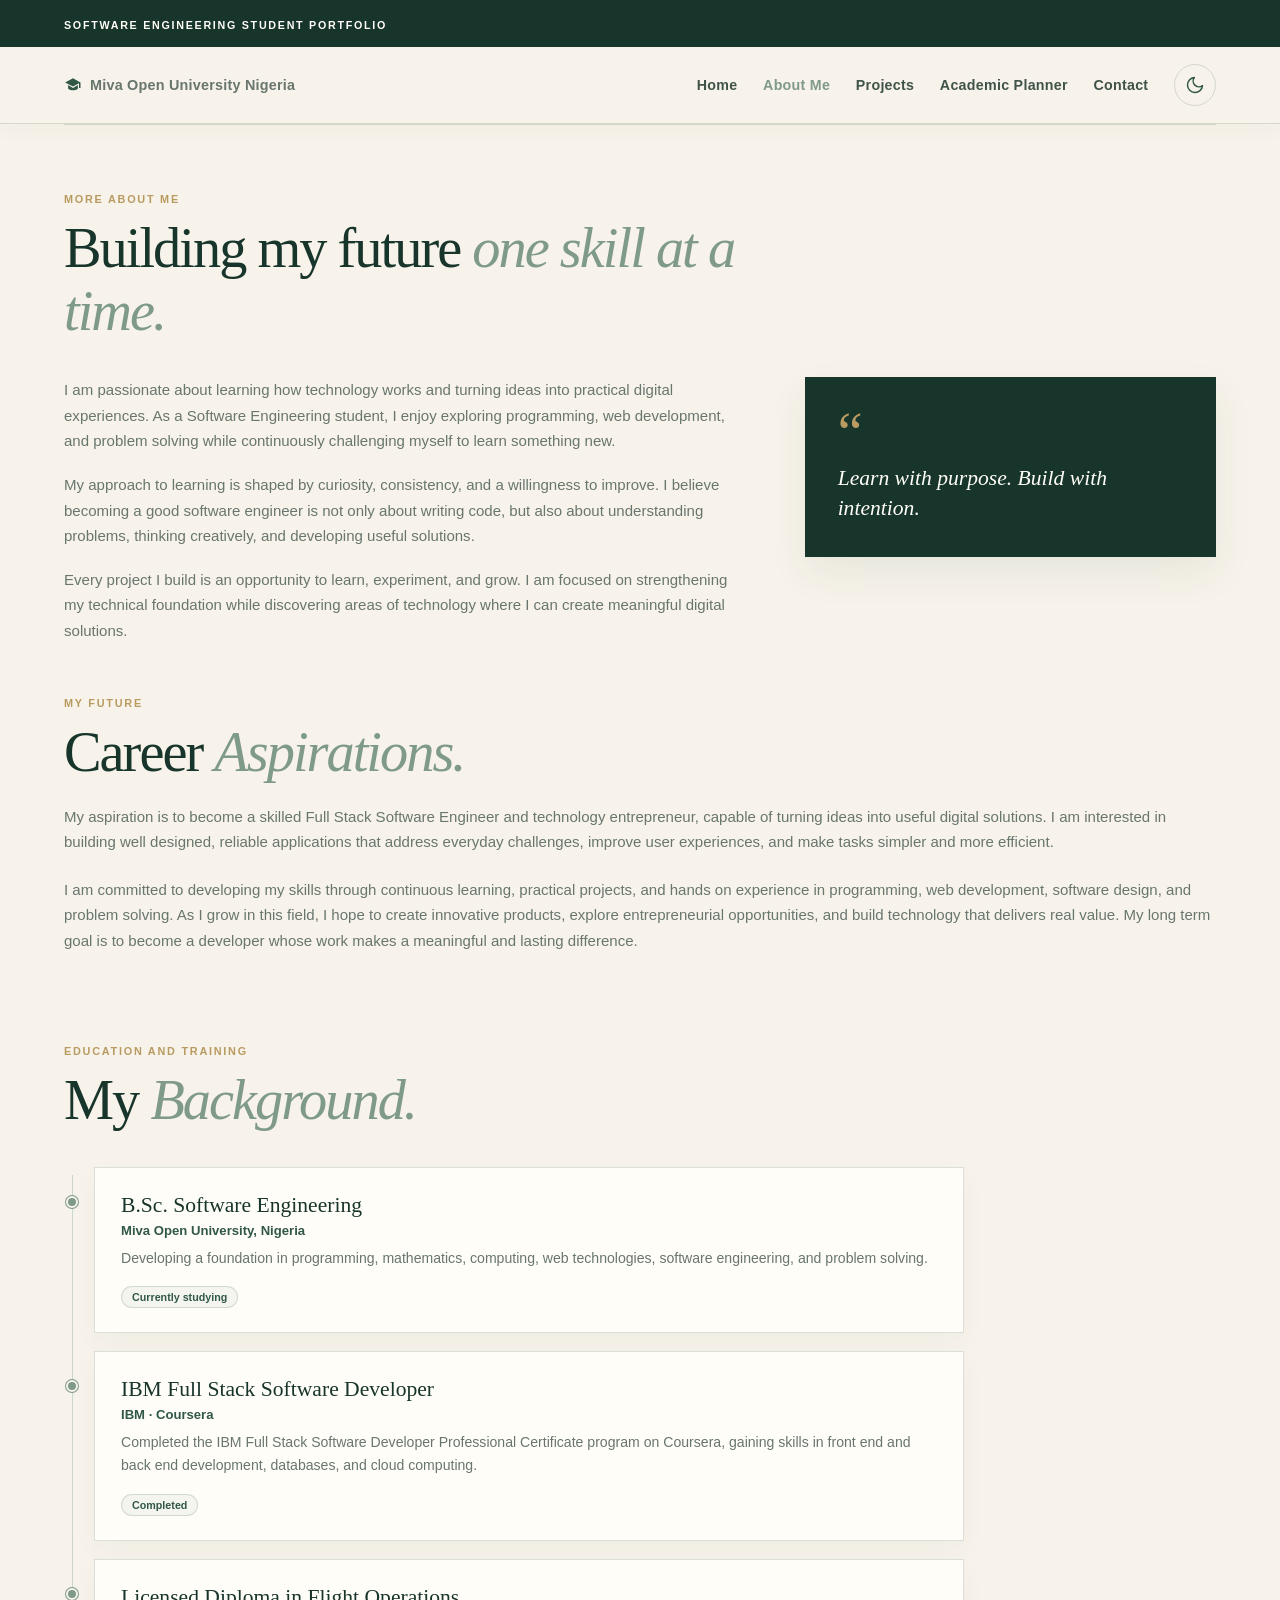
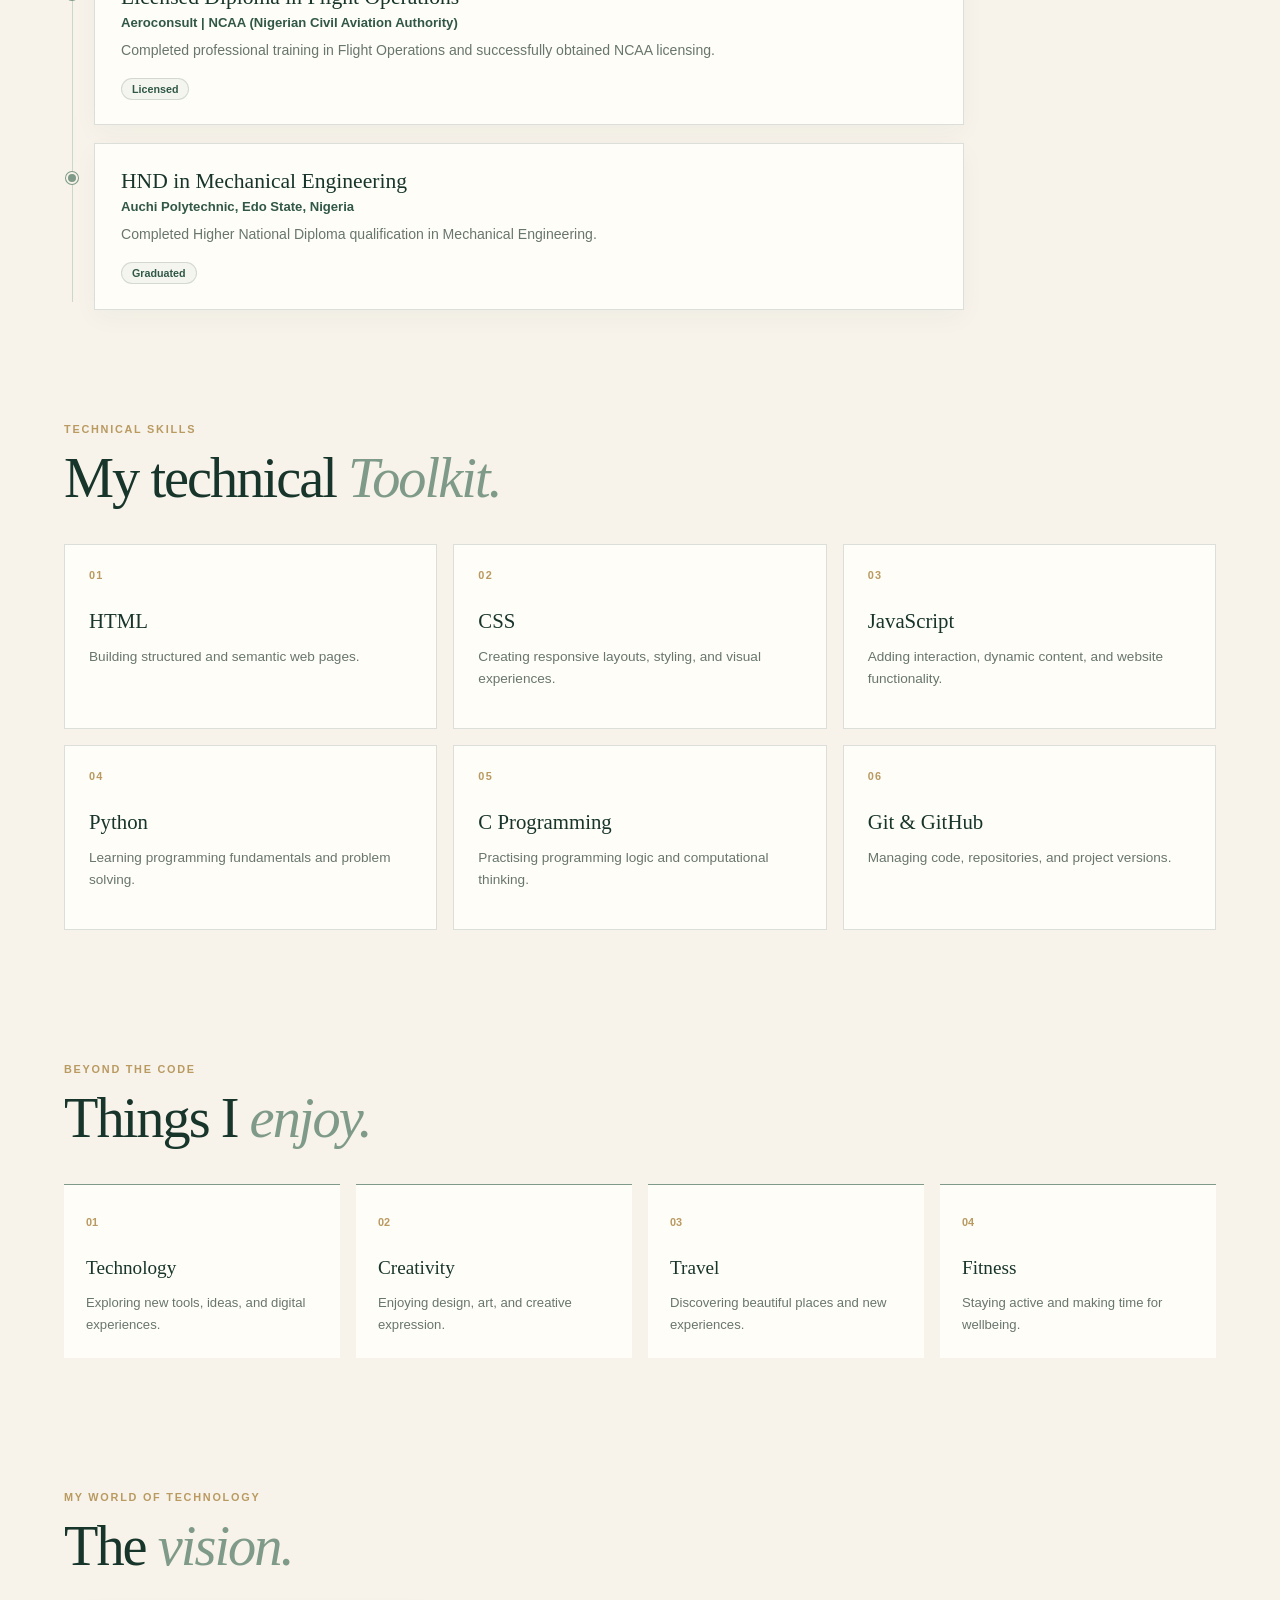
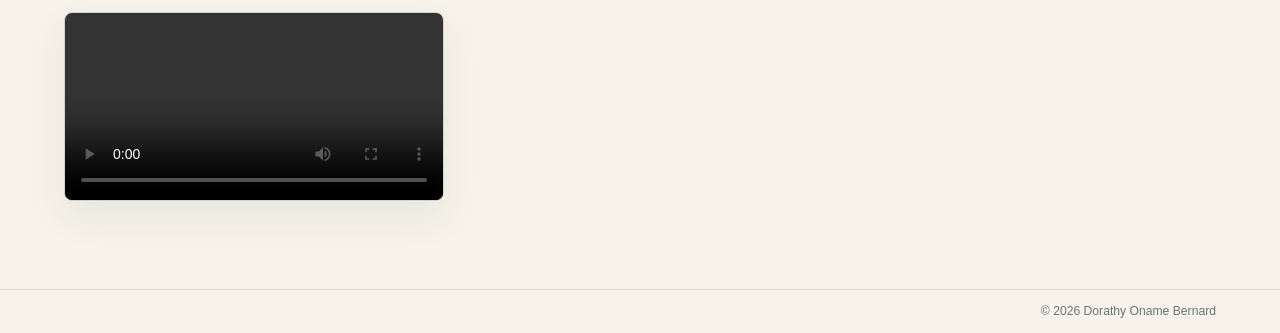
==== commit ead091ab: "Update portfolio pages and improved styling" ====
--- a/about.html
+++ b/about.html
@@ -36,23 +36,28 @@
                 </span>
             </a>
 
-            <ul class="nav-links">
-                <li><a href="index.html">Home</a></li>
-                <li><a href="about.html" aria-current="page">About Me</a></li>
-                <li><a href="project.html">Projects</a></li>
-                <li><a href="planner.html">Academic Planner</a></li>
-                <li><a href="contact.html">Contact</a></li>
+            <button type="button" class="menu-toggle" id="menuToggle" aria-label="Open menu" aria-expanded="false" aria-controls="navLinks">
+                <span></span><span></span><span></span>
+            </button>
+
+            <ul class="nav-links" id="navLinks">
+                <li><a href="index.html"><svg class="nav-icon" viewBox="0 0 24 24" aria-hidden="true"><path d="M3 11l9-8 9 8"/><path d="M5 10v10h14V10"/><path d="M10 20v-6h4v6"/></svg>Home</a></li>
+                <li><a href="about.html" aria-current="page"><svg class="nav-icon" viewBox="0 0 24 24" aria-hidden="true"><circle cx="12" cy="8" r="4"/><path d="M4 21c0-4 4-6 8-6s8 2 8 6"/></svg>About Me</a></li>
+                <li><a href="project.html"><svg class="nav-icon" viewBox="0 0 24 24" aria-hidden="true"><path d="M12 3l9 5-9 5-9-5 9-5z"/><path d="M3 13l9 5 9-5"/></svg>Projects</a></li>
+                <li><a href="planner.html"><svg class="nav-icon" viewBox="0 0 24 24" aria-hidden="true"><rect x="3" y="5" width="18" height="16" rx="2"/><path d="M3 10h18M8 3v4M16 3v4"/></svg>Academic Planner</a></li>
+                <li><a href="contact.html"><svg class="nav-icon" viewBox="0 0 24 24" aria-hidden="true"><rect x="3" y="5" width="18" height="14" rx="2"/><path d="M3 7l9 6 9-6"/></svg>Contact</a></li>
                 <li>
                     <button type="button" class="theme-toggle" id="themeToggle" aria-label="Switch to dark mode" title="Switch between day and night mode">
                         <svg class="icon-moon" viewBox="0 0 24 24" aria-hidden="true"><path d="M21 12.8A9 9 0 1 1 11.2 3a7 7 0 0 0 9.8 9.8z"/></svg>
                         <svg class="icon-sun" viewBox="0 0 24 24" aria-hidden="true"><circle cx="12" cy="12" r="4"/><path d="M12 2v2M12 20v2M4.9 4.9l1.4 1.4M17.7 17.7l1.4 1.4M2 12h2M20 12h2M4.9 19.1l1.4-1.4M17.7 6.3l1.4-1.4"/></svg>
+                        <span class="theme-label">Dark mode</span>
+                        <span class="theme-switch" aria-hidden="true"></span>
                     </button>
                 </li>
             </ul>
         </nav>
     </header>
 
-
     <!-- MAIN CONTENT -->
     <main>
 
@@ -93,7 +98,6 @@
 
             </div>
 
-
             <!-- CAREER ASPIRATIONS -->
             <div class="career-aspirations">
 
@@ -117,7 +121,6 @@
 
         </section>
 
-
         <!-- EDUCATION SECTION -->
         <section id="education" class="section education-section">
 
@@ -147,7 +150,6 @@
 
                 </article>
 
-
                 <!-- EDUCATION 2 -->
                 <article class="education-entry">
 
@@ -164,7 +166,6 @@
 
                 </article>
 
-
                 <!-- EDUCATION 3 -->
                 <article class="education-entry">
 
@@ -181,7 +182,6 @@
 
                 </article>
 
-
                 <!-- EDUCATION 4 -->
                 <article class="education-entry">
 
@@ -201,7 +201,6 @@
             </div>
 
         </section>
-
 
         <!-- TECHNICAL SKILLS SECTION -->
         <section id="skills" class="section skills-section">
@@ -255,7 +254,6 @@
             </div>
 
         </section>
-
 
         <!-- INTERESTS SECTION -->
         <section id="interests" class="section interests-section">
@@ -297,7 +295,6 @@
             </div>
 
         </section>
-
 
         <!-- VIDEO -->
         <section id="vision" class="section about-media-section">
@@ -318,7 +315,7 @@
                     playsinline
                     aria-label="Dorathy coding and developing software"
                 >
-                    <source src="The Vision.mp4" type="video/mp4">
+                    <source src="the-vision.mp4" type="video/mp4">
                     Your browser does not support the video tag.
                 </video>
 
@@ -327,7 +324,6 @@
         </section>
 
     </main>
-
 
     <!-- FOOTER -->
     <footer class="site-footer">
--- a/style.css
+++ b/style.css
@@ -280,7 +280,7 @@
     background: transparent;
     border: 1px solid var(--border);
     border-radius: 50%;
-    color: var(--green-light);
+    color: var(--green-text);
     transition: background-color 0.2s ease, transform 0.2s ease;
 }
 
@@ -1679,4 +1679,220 @@
         animation-iteration-count: 1 !important;
         transition-duration: 0.01ms !important;
     }
+}
+
+
+/* ==========================================================
+   Mobile menu (hamburger)
+   ========================================================== */
+
+.menu-toggle,
+.nav-icon,
+.theme-label,
+.theme-switch {
+    display: none;
+}
+
+@keyframes menuIn {
+    from {
+        opacity: 0;
+        transform: translateY(-6px);
+    }
+
+    to {
+        opacity: 1;
+        transform: translateY(0);
+    }
+}
+
+@media (max-width: 680px) {
+    .navbar {
+        flex-direction: row;
+        flex-wrap: nowrap;
+        align-items: center;
+        justify-content: space-between;
+        gap: 12px;
+        min-height: 68px;
+        padding: 10px 0;
+    }
+
+    /* Hamburger button */
+    .menu-toggle {
+        display: inline-flex;
+        flex-direction: column;
+        align-items: center;
+        justify-content: center;
+        gap: 5px;
+        flex-shrink: 0;
+        width: 46px;
+        height: 46px;
+        background: var(--sage);
+        border: 0;
+        border-radius: 12px;
+        color: var(--text);
+        transition: background-color 0.2s ease;
+    }
+
+    .menu-toggle span {
+        display: block;
+        width: 22px;
+        height: 2px;
+        border-radius: 2px;
+        background: currentColor;
+        transition: transform 0.25s ease, opacity 0.2s ease;
+    }
+
+    .menu-toggle[aria-expanded="true"] {
+        background: transparent;
+    }
+
+    .menu-toggle[aria-expanded="true"] span:nth-child(1) {
+        transform: translateY(7px) rotate(45deg);
+    }
+
+    .menu-toggle[aria-expanded="true"] span:nth-child(2) {
+        opacity: 0;
+    }
+
+    .menu-toggle[aria-expanded="true"] span:nth-child(3) {
+        transform: translateY(-7px) rotate(-45deg);
+    }
+
+    .menu-toggle:focus-visible {
+        outline: 2px solid var(--green-text);
+        outline-offset: 3px;
+    }
+
+    /* The menu panel */
+    .nav-links {
+        display: none;
+        position: absolute;
+        top: 100%;
+        left: 0;
+        right: 0;
+        z-index: 5;
+        flex-direction: column;
+        align-items: stretch;
+        flex-wrap: nowrap;
+        gap: 2px;
+        width: auto;
+        padding: 12px 5% 18px;
+        background: var(--white);
+        border-bottom: 1px solid var(--border);
+        border-radius: 0 0 20px 20px;
+        box-shadow: 0 22px 40px rgba(0, 0, 0, 0.14);
+    }
+
+    .nav-links.is-open {
+        display: flex;
+        animation: menuIn 0.22s ease both;
+    }
+
+    .nav-links li {
+        width: 100%;
+    }
+
+    .nav-links a {
+        gap: 14px;
+        width: 100%;
+        min-height: 50px;
+        padding: 0 16px;
+        border-radius: 12px;
+        font-size: 1rem;
+    }
+
+    .nav-links a::after {
+        display: none;
+    }
+
+    .nav-links a:hover,
+    .nav-links a:focus-visible {
+        background: var(--hover-bg);
+    }
+
+    .nav-links a[aria-current="page"] {
+        background: var(--sage);
+        color: var(--text);
+    }
+
+    .nav-icon {
+        display: block;
+        flex-shrink: 0;
+        width: 22px;
+        height: 22px;
+        fill: none;
+        stroke: currentColor;
+        stroke-width: 1.7;
+        stroke-linecap: round;
+        stroke-linejoin: round;
+    }
+
+    /* Dark mode row with a switch */
+    .nav-links li:last-child {
+        margin-top: 8px;
+        padding-top: 8px;
+        border-top: 1px solid var(--border);
+    }
+
+    .theme-toggle {
+        gap: 14px;
+        width: 100%;
+        height: auto;
+        min-height: 50px;
+        padding: 0 16px;
+        justify-content: flex-start;
+        border: 0;
+        border-radius: 12px;
+        color: var(--nav-link);
+    }
+
+    .theme-toggle:hover {
+        background: var(--hover-bg);
+        transform: none;
+    }
+
+    .theme-toggle svg {
+        flex-shrink: 0;
+        width: 22px;
+        height: 22px;
+    }
+
+    .theme-label {
+        display: block;
+        flex: 1;
+        text-align: left;
+        font: 600 1rem var(--sans);
+    }
+
+    .theme-switch {
+        display: block;
+        position: relative;
+        flex-shrink: 0;
+        width: 46px;
+        height: 26px;
+        border-radius: 999px;
+        background: var(--sage);
+        transition: background-color 0.2s ease;
+    }
+
+    .theme-switch::after {
+        content: "";
+        position: absolute;
+        top: 3px;
+        left: 3px;
+        width: 20px;
+        height: 20px;
+        border-radius: 50%;
+        background: #fffdf8;
+        box-shadow: 0 1px 3px rgba(0, 0, 0, 0.25);
+        transition: transform 0.2s ease;
+    }
+
+    :root[data-theme="dark"] .theme-switch {
+        background: var(--green);
+    }
+
+    :root[data-theme="dark"] .theme-switch::after {
+        transform: translateX(20px);
+    }
 }
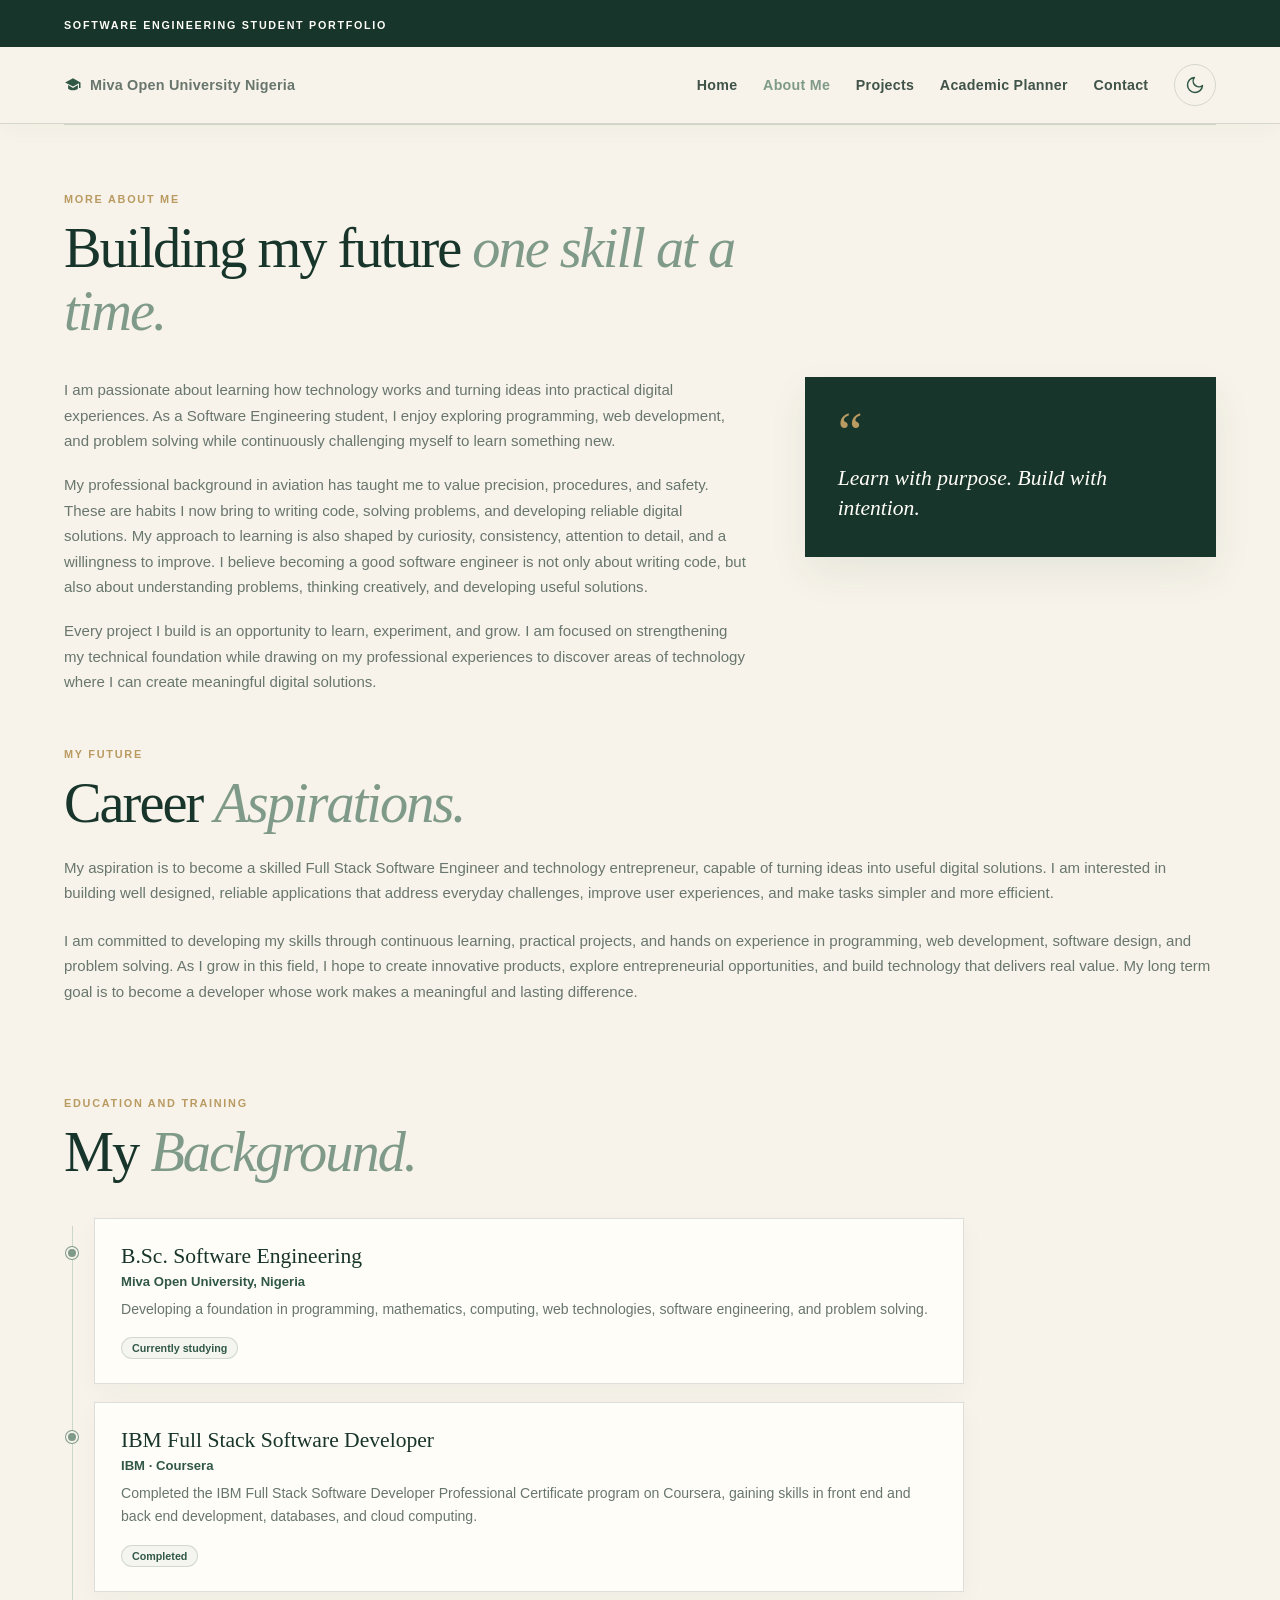
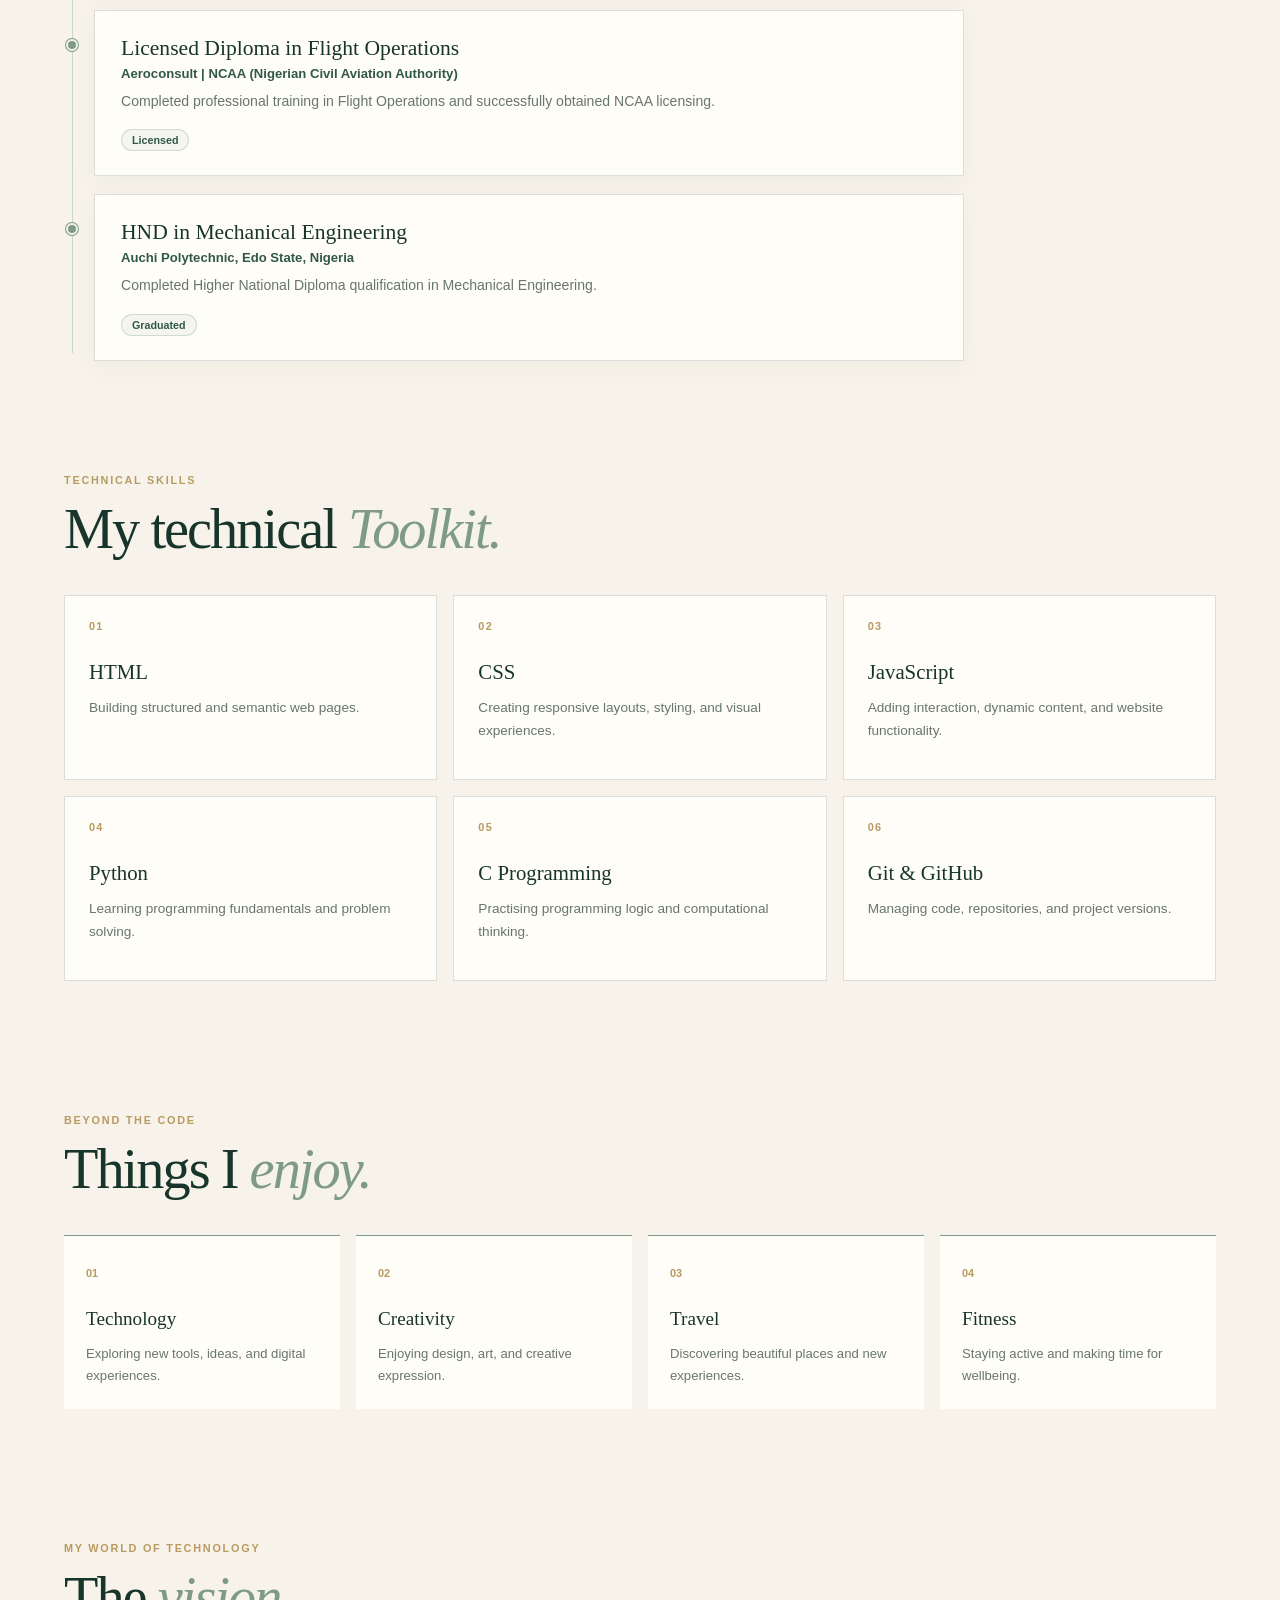
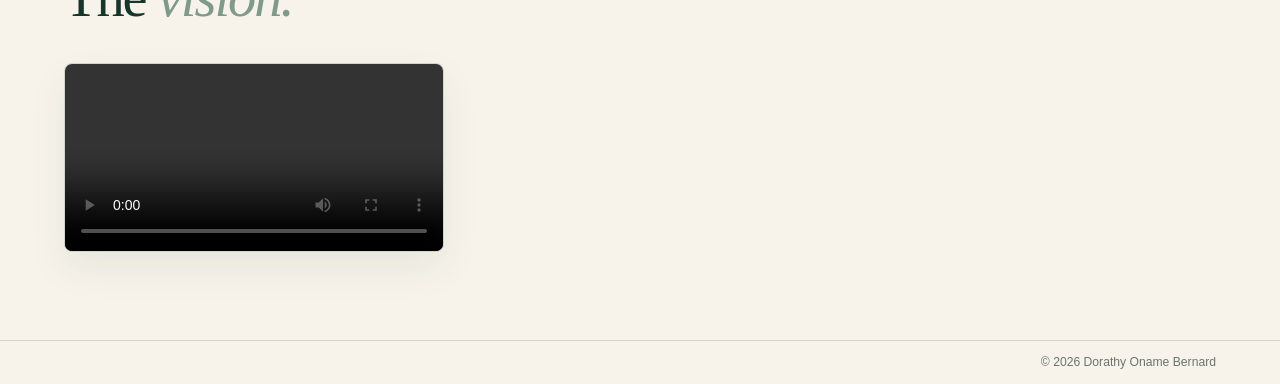
==== commit 55711f29: "Update theme settings and portfolio content" ====
--- a/about.html
+++ b/about.html
@@ -58,6 +58,7 @@
         </nav>
     </header>
 
+
     <!-- MAIN CONTENT -->
     <main>
 
@@ -82,11 +83,11 @@
                     </p>
 
                     <p>
-                        My approach to learning is shaped by curiosity, consistency, and a willingness to improve. I believe becoming a good software engineer is not only about writing code, but also about understanding problems, thinking creatively, and developing useful solutions.
-                    </p>
-
-                    <p>
-                        Every project I build is an opportunity to learn, experiment, and grow. I am focused on strengthening my technical foundation while discovering areas of technology where I can create meaningful digital solutions.
+                        My professional background in aviation has taught me to value precision, procedures, and safety. These are habits I now bring to writing code, solving problems, and developing reliable digital solutions. My approach to learning is also shaped by curiosity, consistency, attention to detail, and a willingness to improve. I believe becoming a good software engineer is not only about writing code, but also about understanding problems, thinking creatively, and developing useful solutions.
+                    </p>
+
+                    <p>
+                        Every project I build is an opportunity to learn, experiment, and grow. I am focused on strengthening my technical foundation while drawing on my professional experiences to discover areas of technology where I can create meaningful digital solutions.
                     </p>
 
                 </div>
@@ -98,6 +99,7 @@
 
             </div>
 
+
             <!-- CAREER ASPIRATIONS -->
             <div class="career-aspirations">
 
@@ -121,6 +123,7 @@
 
         </section>
 
+
         <!-- EDUCATION SECTION -->
         <section id="education" class="section education-section">
 
@@ -150,6 +153,7 @@
 
                 </article>
 
+
                 <!-- EDUCATION 2 -->
                 <article class="education-entry">
 
@@ -166,6 +170,7 @@
 
                 </article>
 
+
                 <!-- EDUCATION 3 -->
                 <article class="education-entry">
 
@@ -182,6 +187,7 @@
 
                 </article>
 
+
                 <!-- EDUCATION 4 -->
                 <article class="education-entry">
 
@@ -201,6 +207,7 @@
             </div>
 
         </section>
+
 
         <!-- TECHNICAL SKILLS SECTION -->
         <section id="skills" class="section skills-section">
@@ -254,6 +261,7 @@
             </div>
 
         </section>
+
 
         <!-- INTERESTS SECTION -->
         <section id="interests" class="section interests-section">
@@ -295,6 +303,7 @@
             </div>
 
         </section>
+
 
         <!-- VIDEO -->
         <section id="vision" class="section about-media-section">
@@ -315,7 +324,7 @@
                     playsinline
                     aria-label="Dorathy coding and developing software"
                 >
-                    <source src="the-vision.mp4" type="video/mp4">
+                    <source src="The-Vision.mp4" type="video/mp4">
                     Your browser does not support the video tag.
                 </video>
 
@@ -324,6 +333,7 @@
         </section>
 
     </main>
+
 
     <!-- FOOTER -->
     <footer class="site-footer">
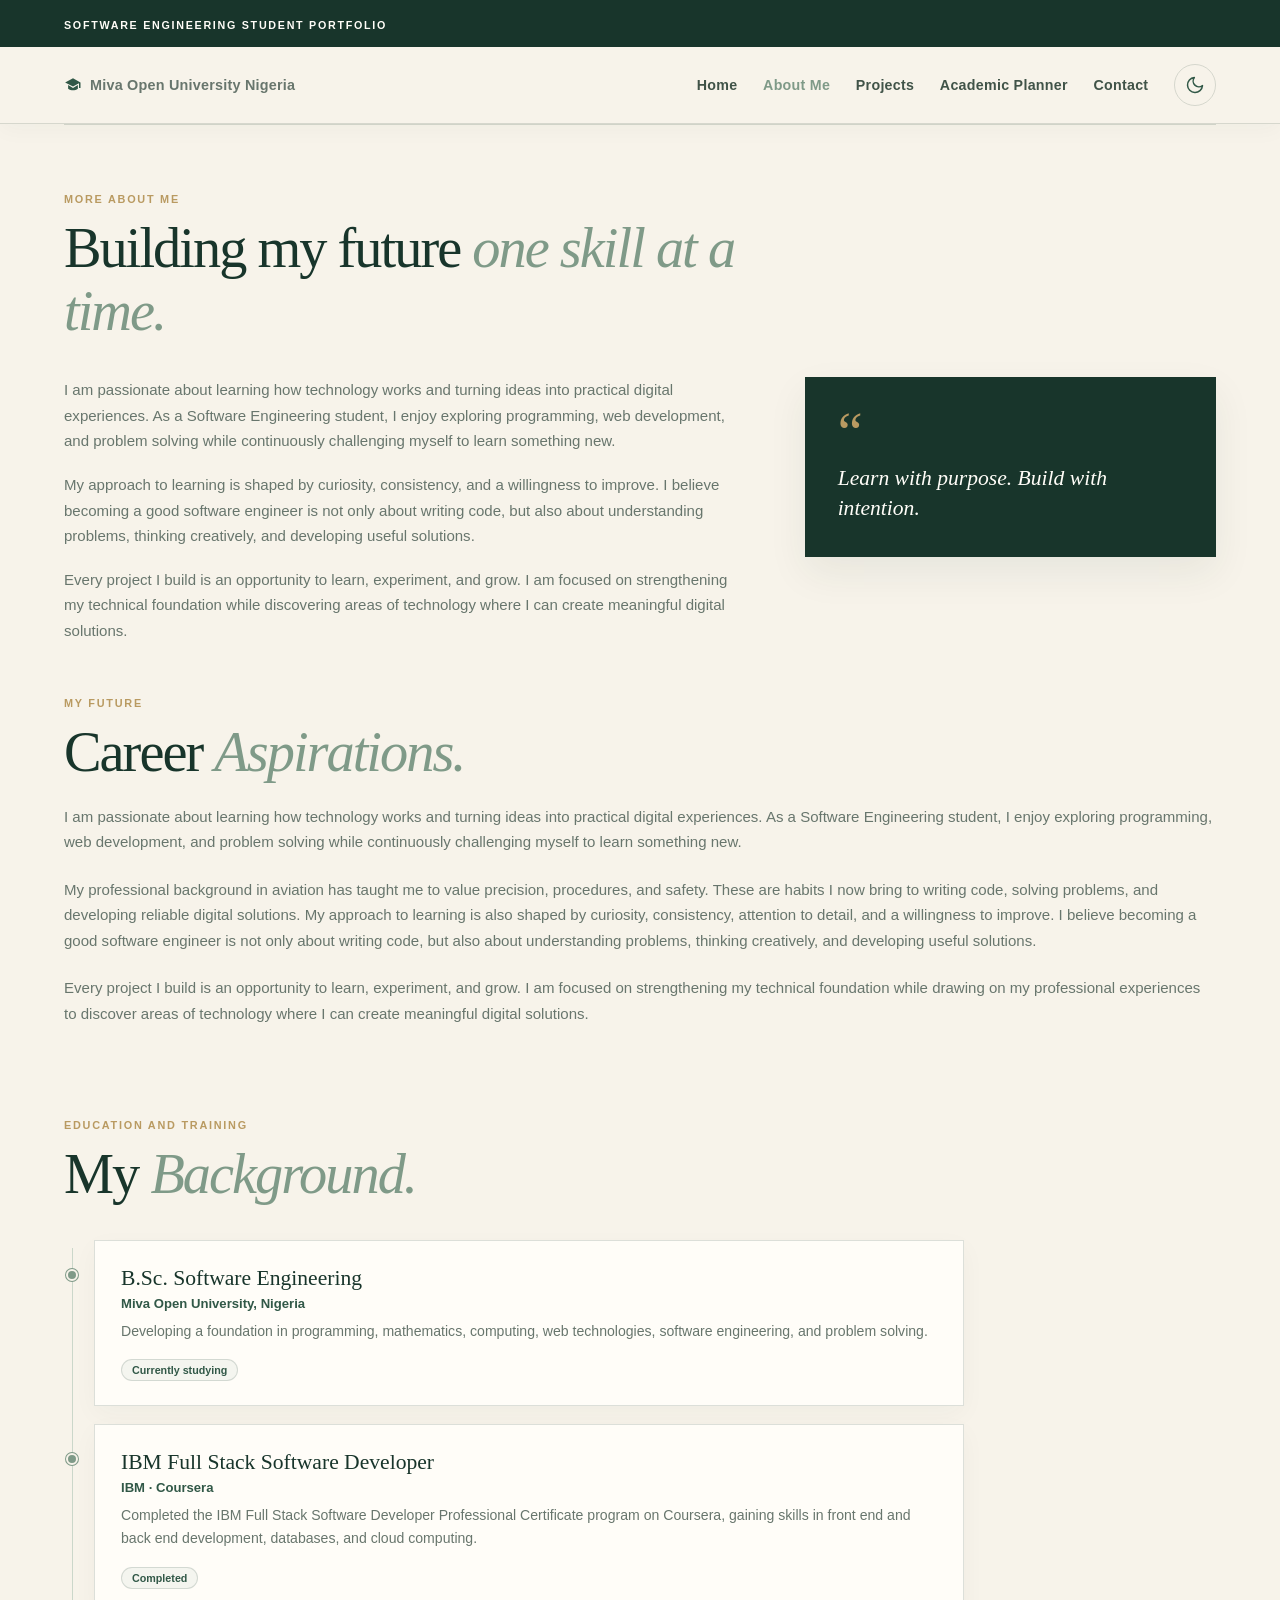
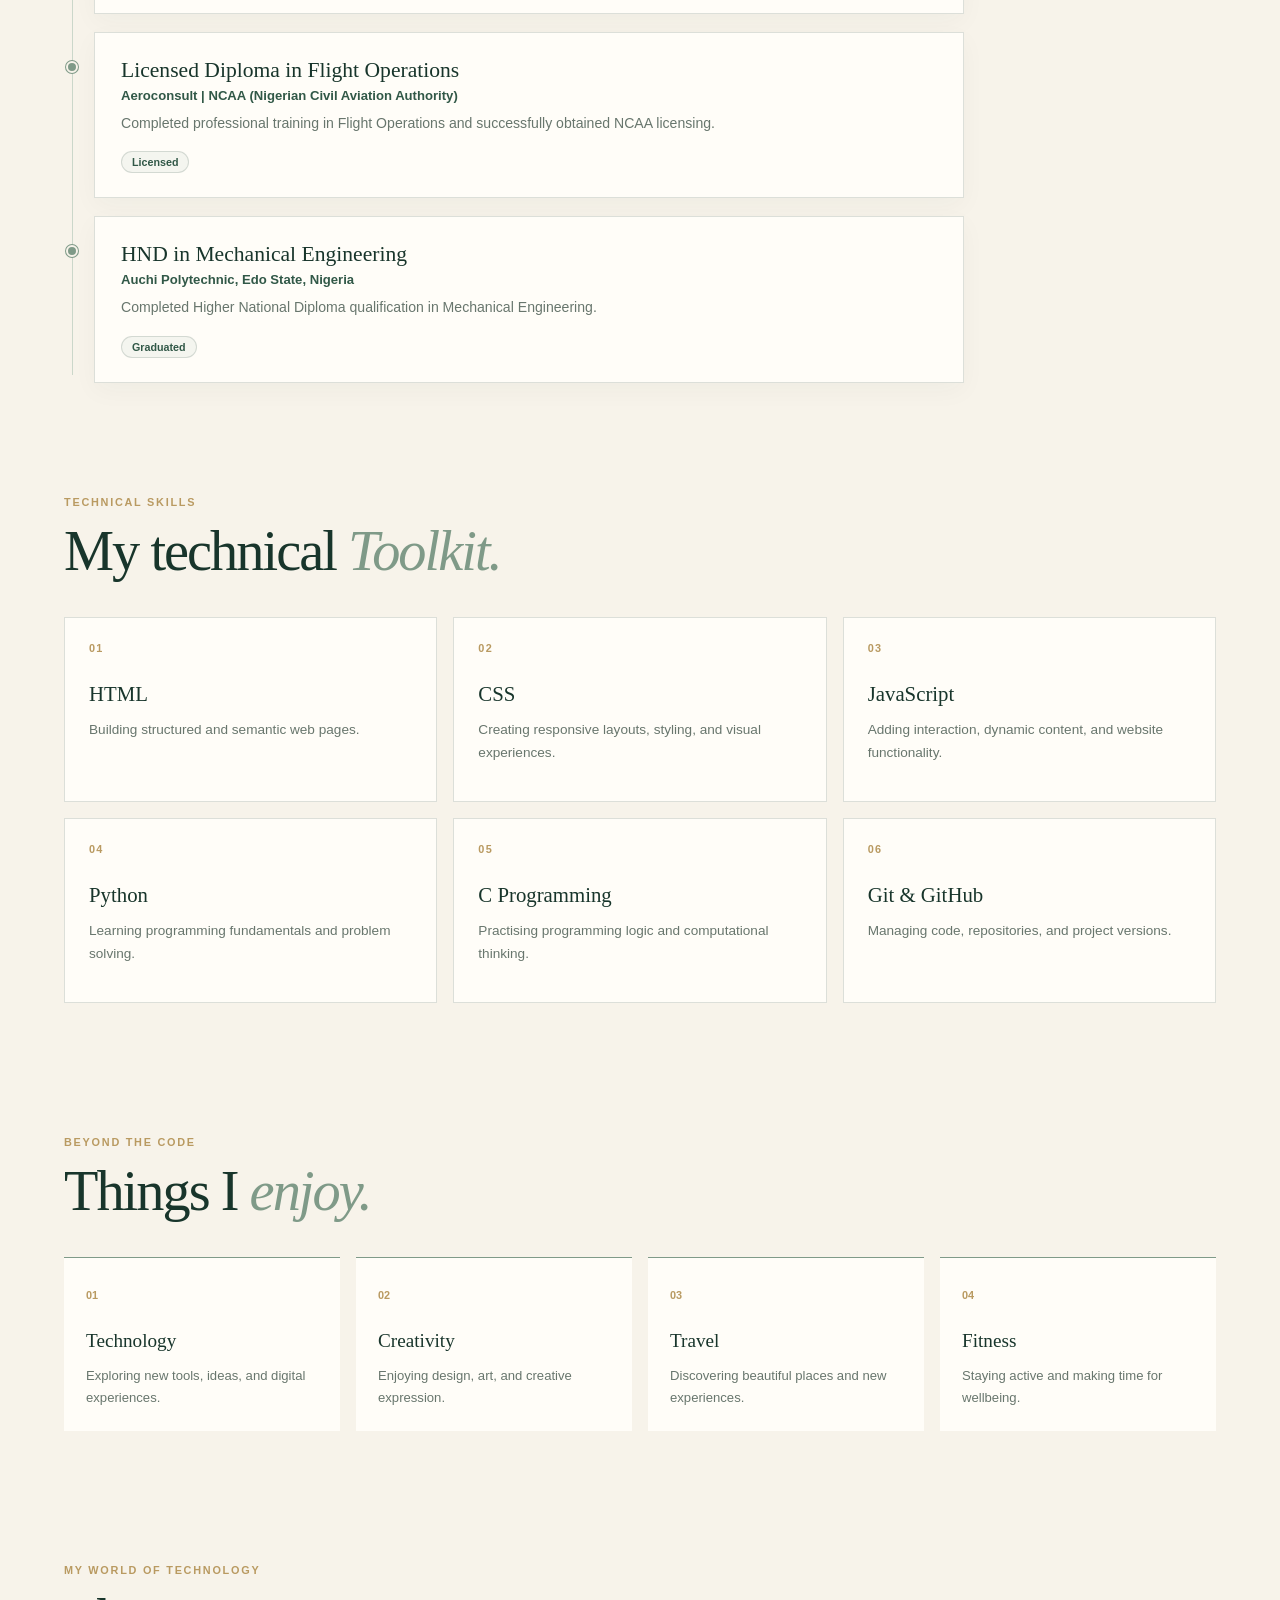
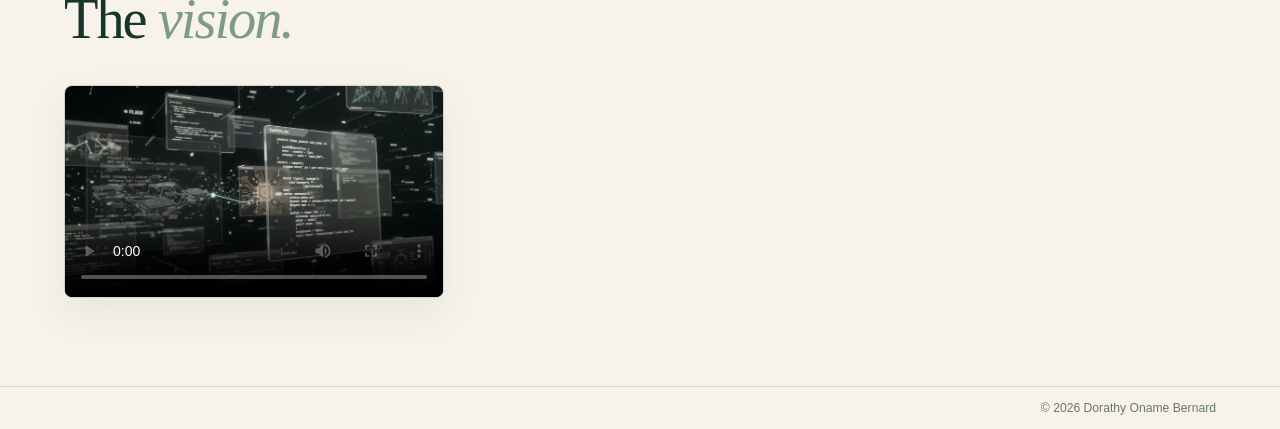
==== commit b6615ff4: "Add project Readme documentation and video poster image" ====
--- a/about.html
+++ b/about.html
@@ -20,6 +20,7 @@
 
     <!-- HEADER -->
     <header class="site-header">
+
         <div class="academic-label">
             <div class="academic-label-inner">
                 <strong>SOFTWARE ENGINEERING STUDENT PORTFOLIO</strong>
@@ -27,6 +28,7 @@
         </div>
 
         <nav class="navbar" aria-label="Main navigation">
+
             <a href="index.html" class="brand" aria-label="Dorathy Oname Bernard home">
                 <span class="brand-university">
                     <svg viewBox="0 0 24 24" aria-hidden="true">
@@ -36,28 +38,95 @@
                 </span>
             </a>
 
-            <button type="button" class="menu-toggle" id="menuToggle" aria-label="Open menu" aria-expanded="false" aria-controls="navLinks">
+            <button
+                type="button"
+                class="menu-toggle"
+                id="menuToggle"
+                aria-label="Open menu"
+                aria-expanded="false"
+                aria-controls="navLinks"
+            >
                 <span></span><span></span><span></span>
             </button>
 
             <ul class="nav-links" id="navLinks">
-                <li><a href="index.html"><svg class="nav-icon" viewBox="0 0 24 24" aria-hidden="true"><path d="M3 11l9-8 9 8"/><path d="M5 10v10h14V10"/><path d="M10 20v-6h4v6"/></svg>Home</a></li>
-                <li><a href="about.html" aria-current="page"><svg class="nav-icon" viewBox="0 0 24 24" aria-hidden="true"><circle cx="12" cy="8" r="4"/><path d="M4 21c0-4 4-6 8-6s8 2 8 6"/></svg>About Me</a></li>
-                <li><a href="project.html"><svg class="nav-icon" viewBox="0 0 24 24" aria-hidden="true"><path d="M12 3l9 5-9 5-9-5 9-5z"/><path d="M3 13l9 5 9-5"/></svg>Projects</a></li>
-                <li><a href="planner.html"><svg class="nav-icon" viewBox="0 0 24 24" aria-hidden="true"><rect x="3" y="5" width="18" height="16" rx="2"/><path d="M3 10h18M8 3v4M16 3v4"/></svg>Academic Planner</a></li>
-                <li><a href="contact.html"><svg class="nav-icon" viewBox="0 0 24 24" aria-hidden="true"><rect x="3" y="5" width="18" height="14" rx="2"/><path d="M3 7l9 6 9-6"/></svg>Contact</a></li>
-                <li>
-                    <button type="button" class="theme-toggle" id="themeToggle" aria-label="Switch to dark mode" title="Switch between day and night mode">
-                        <svg class="icon-moon" viewBox="0 0 24 24" aria-hidden="true"><path d="M21 12.8A9 9 0 1 1 11.2 3a7 7 0 0 0 9.8 9.8z"/></svg>
-                        <svg class="icon-sun" viewBox="0 0 24 24" aria-hidden="true"><circle cx="12" cy="12" r="4"/><path d="M12 2v2M12 20v2M4.9 4.9l1.4 1.4M17.7 17.7l1.4 1.4M2 12h2M20 12h2M4.9 19.1l1.4-1.4M17.7 6.3l1.4-1.4"/></svg>
+
+                <li>
+                    <a href="index.html">
+                        <svg class="nav-icon" viewBox="0 0 24 24" aria-hidden="true">
+                            <path d="M3 11l9-8 9 8"/>
+                            <path d="M5 10v10h14V10"/>
+                            <path d="M10 20v-6h4v6"/>
+                        </svg>
+                        Home
+                    </a>
+                </li>
+
+                <li>
+                    <a href="about.html" aria-current="page">
+                        <svg class="nav-icon" viewBox="0 0 24 24" aria-hidden="true">
+                            <circle cx="12" cy="8" r="4"/>
+                            <path d="M4 21c0-4 4-6 8-6s8 2 8 6"/>
+                        </svg>
+                        About Me
+                    </a>
+                </li>
+
+                <li>
+                    <a href="project.html">
+                        <svg class="nav-icon" viewBox="0 0 24 24" aria-hidden="true">
+                            <path d="M12 3l9 5-9 5-9-5 9-5z"/>
+                            <path d="M3 13l9 5 9-5"/>
+                        </svg>
+                        Projects
+                    </a>
+                </li>
+
+                <li>
+                    <a href="planner.html">
+                        <svg class="nav-icon" viewBox="0 0 24 24" aria-hidden="true">
+                            <rect x="3" y="5" width="18" height="16" rx="2"/>
+                            <path d="M3 10h18M8 3v4M16 3v4"/>
+                        </svg>
+                        Academic Planner
+                    </a>
+                </li>
+
+                <li>
+                    <a href="contact.html">
+                        <svg class="nav-icon" viewBox="0 0 24 24" aria-hidden="true">
+                            <rect x="3" y="5" width="18" height="14" rx="2"/>
+                            <path d="M3 7l9 6 9-6"/>
+                        </svg>
+                        Contact
+                    </a>
+                </li>
+
+                <li>
+                    <button
+                        type="button"
+                        class="theme-toggle"
+                        id="themeToggle"
+                        aria-label="Switch to dark mode"
+                        title="Switch between day and night mode"
+                    >
+                        <svg class="icon-moon" viewBox="0 0 24 24" aria-hidden="true">
+                            <path d="M21 12.8A9 9 0 1 1 11.2 3a7 7 0 0 0 9.8 9.8z"/>
+                        </svg>
+
+                        <svg class="icon-sun" viewBox="0 0 24 24" aria-hidden="true">
+                            <circle cx="12" cy="12" r="4"/>
+                            <path d="M12 2v2M12 20v2M4.9 4.9l1.4 1.4M17.7 17.7l1.4 1.4M2 12h2M20 12h2M4.9 19.1l1.4-1.4M17.7 6.3l1.4-1.4"/>
+                        </svg>
+
                         <span class="theme-label">Dark mode</span>
                         <span class="theme-switch" aria-hidden="true"></span>
                     </button>
                 </li>
+
             </ul>
         </nav>
     </header>
-
 
     <!-- MAIN CONTENT -->
     <main>
@@ -83,11 +152,11 @@
                     </p>
 
                     <p>
-                        My professional background in aviation has taught me to value precision, procedures, and safety. These are habits I now bring to writing code, solving problems, and developing reliable digital solutions. My approach to learning is also shaped by curiosity, consistency, attention to detail, and a willingness to improve. I believe becoming a good software engineer is not only about writing code, but also about understanding problems, thinking creatively, and developing useful solutions.
-                    </p>
-
-                    <p>
-                        Every project I build is an opportunity to learn, experiment, and grow. I am focused on strengthening my technical foundation while drawing on my professional experiences to discover areas of technology where I can create meaningful digital solutions.
+                        My approach to learning is shaped by curiosity, consistency, and a willingness to improve. I believe becoming a good software engineer is not only about writing code, but also about understanding problems, thinking creatively, and developing useful solutions.
+                    </p>
+
+                    <p>
+                        Every project I build is an opportunity to learn, experiment, and grow. I am focused on strengthening my technical foundation while discovering areas of technology where I can create meaningful digital solutions.
                     </p>
 
                 </div>
@@ -99,7 +168,6 @@
 
             </div>
 
-
             <!-- CAREER ASPIRATIONS -->
             <div class="career-aspirations">
 
@@ -112,17 +180,20 @@
                 </div>
 
                 <p>
-                    My aspiration is to become a skilled Full Stack Software Engineer and technology entrepreneur, capable of turning ideas into useful digital solutions. I am interested in building well designed, reliable applications that address everyday challenges, improve user experiences, and make tasks simpler and more efficient.
+                    I am passionate about learning how technology works and turning ideas into practical digital experiences. As a Software Engineering student, I enjoy exploring programming, web development, and problem solving while continuously challenging myself to learn something new.
                 </p>
 
                 <p>
-                    I am committed to developing my skills through continuous learning, practical projects, and hands on experience in programming, web development, software design, and problem solving. As I grow in this field, I hope to create innovative products, explore entrepreneurial opportunities, and build technology that delivers real value. My long term goal is to become a developer whose work makes a meaningful and lasting difference.
+                    My professional background in aviation has taught me to value precision, procedures, and safety. These are habits I now bring to writing code, solving problems, and developing reliable digital solutions. My approach to learning is also shaped by curiosity, consistency, attention to detail, and a willingness to improve. I believe becoming a good software engineer is not only about writing code, but also about understanding problems, thinking creatively, and developing useful solutions.
                 </p>
 
+                <p>
+                    Every project I build is an opportunity to learn, experiment, and grow. I am focused on strengthening my technical foundation while drawing on my professional experiences to discover areas of technology where I can create meaningful digital solutions.
+                </p>
+
             </div>
 
         </section>
-
 
         <!-- EDUCATION SECTION -->
         <section id="education" class="section education-section">
@@ -153,7 +224,6 @@
 
                 </article>
 
-
                 <!-- EDUCATION 2 -->
                 <article class="education-entry">
 
@@ -170,7 +240,6 @@
 
                 </article>
 
-
                 <!-- EDUCATION 3 -->
                 <article class="education-entry">
 
@@ -187,7 +256,6 @@
 
                 </article>
 
-
                 <!-- EDUCATION 4 -->
                 <article class="education-entry">
 
@@ -207,7 +275,6 @@
             </div>
 
         </section>
-
 
         <!-- TECHNICAL SKILLS SECTION -->
         <section id="skills" class="section skills-section">
@@ -261,7 +328,6 @@
             </div>
 
         </section>
-
 
         <!-- INTERESTS SECTION -->
         <section id="interests" class="section interests-section">
@@ -304,7 +370,6 @@
 
         </section>
 
-
         <!-- VIDEO -->
         <section id="vision" class="section about-media-section">
 
@@ -322,6 +387,7 @@
                     controls
                     preload="metadata"
                     playsinline
+                    poster="the-vision-cover.jpg"
                     aria-label="Dorathy coding and developing software"
                 >
                     <source src="The-Vision.mp4" type="video/mp4">
@@ -334,7 +400,6 @@
 
     </main>
 
-
     <!-- FOOTER -->
     <footer class="site-footer">
 
@@ -345,5 +410,4 @@
     </footer>
 
 </body>
-
 </html>
--- a/style.css
+++ b/style.css
@@ -259,7 +259,7 @@
     transform: scaleX(1);
 }
 
-/* Current page: stronger colour only (the gold underline shows on hover) */
+/* Current page: soft green (the gold underline shows on hover) */
 .nav-links a[aria-current="page"] {
     color: var(--green-light);
 }
@@ -1706,7 +1706,9 @@
 }
 
 @media (max-width: 680px) {
+
     .navbar {
+        position: relative;
         flex-direction: row;
         flex-wrap: nowrap;
         align-items: center;
@@ -1719,6 +1721,8 @@
     /* Hamburger button */
     .menu-toggle {
         display: inline-flex;
+        position: relative;
+        z-index: 10;
         flex-direction: column;
         align-items: center;
         justify-content: center;
@@ -1726,11 +1730,14 @@
         flex-shrink: 0;
         width: 46px;
         height: 46px;
+        padding: 0;
         background: var(--sage);
         border: 0;
         border-radius: 12px;
         color: var(--text);
-        transition: background-color 0.2s ease;
+        cursor: pointer;
+        -webkit-tap-highlight-color: transparent;
+        transition: background-color 0.25s ease;
     }
 
     .menu-toggle span {
@@ -1763,7 +1770,7 @@
         outline-offset: 3px;
     }
 
-    /* The menu panel */
+    /* Dropdown menu */
     .nav-links {
         display: none;
         position: absolute;
@@ -1792,29 +1799,35 @@
         width: 100%;
     }
 
+    /* Navigation links */
     .nav-links a {
+        display: flex;
+        align-items: center;
         gap: 14px;
         width: 100%;
         min-height: 50px;
         padding: 0 16px;
         border-radius: 12px;
         font-size: 1rem;
+        -webkit-tap-highlight-color: transparent;
+        transition: background-color 0.25s ease, color 0.25s ease;
     }
 
     .nav-links a::after {
         display: none;
     }
 
+    /* One consistent green for every selection state */
     .nav-links a:hover,
-    .nav-links a:focus-visible {
-        background: var(--hover-bg);
-    }
-
+    .nav-links a:focus,
+    .nav-links a:focus-visible,
+    .nav-links a:active,
     .nav-links a[aria-current="page"] {
         background: var(--sage);
         color: var(--text);
     }
 
+    /* Navigation icons */
     .nav-icon {
         display: block;
         flex-shrink: 0;
@@ -1827,7 +1840,7 @@
         stroke-linejoin: round;
     }
 
-    /* Dark mode row with a switch */
+    /* Dark mode row */
     .nav-links li:last-child {
         margin-top: 8px;
         padding-top: 8px;
@@ -1835,6 +1848,8 @@
     }
 
     .theme-toggle {
+        display: inline-flex;
+        align-items: center;
         gap: 14px;
         width: 100%;
         height: auto;
@@ -1844,10 +1859,13 @@
         border: 0;
         border-radius: 12px;
         color: var(--nav-link);
-    }
-
-    .theme-toggle:hover {
-        background: var(--hover-bg);
+        -webkit-tap-highlight-color: transparent;
+    }
+
+    .theme-toggle:hover,
+    .theme-toggle:active,
+    .theme-toggle:focus-visible {
+        background: var(--sage);
         transform: none;
     }
 
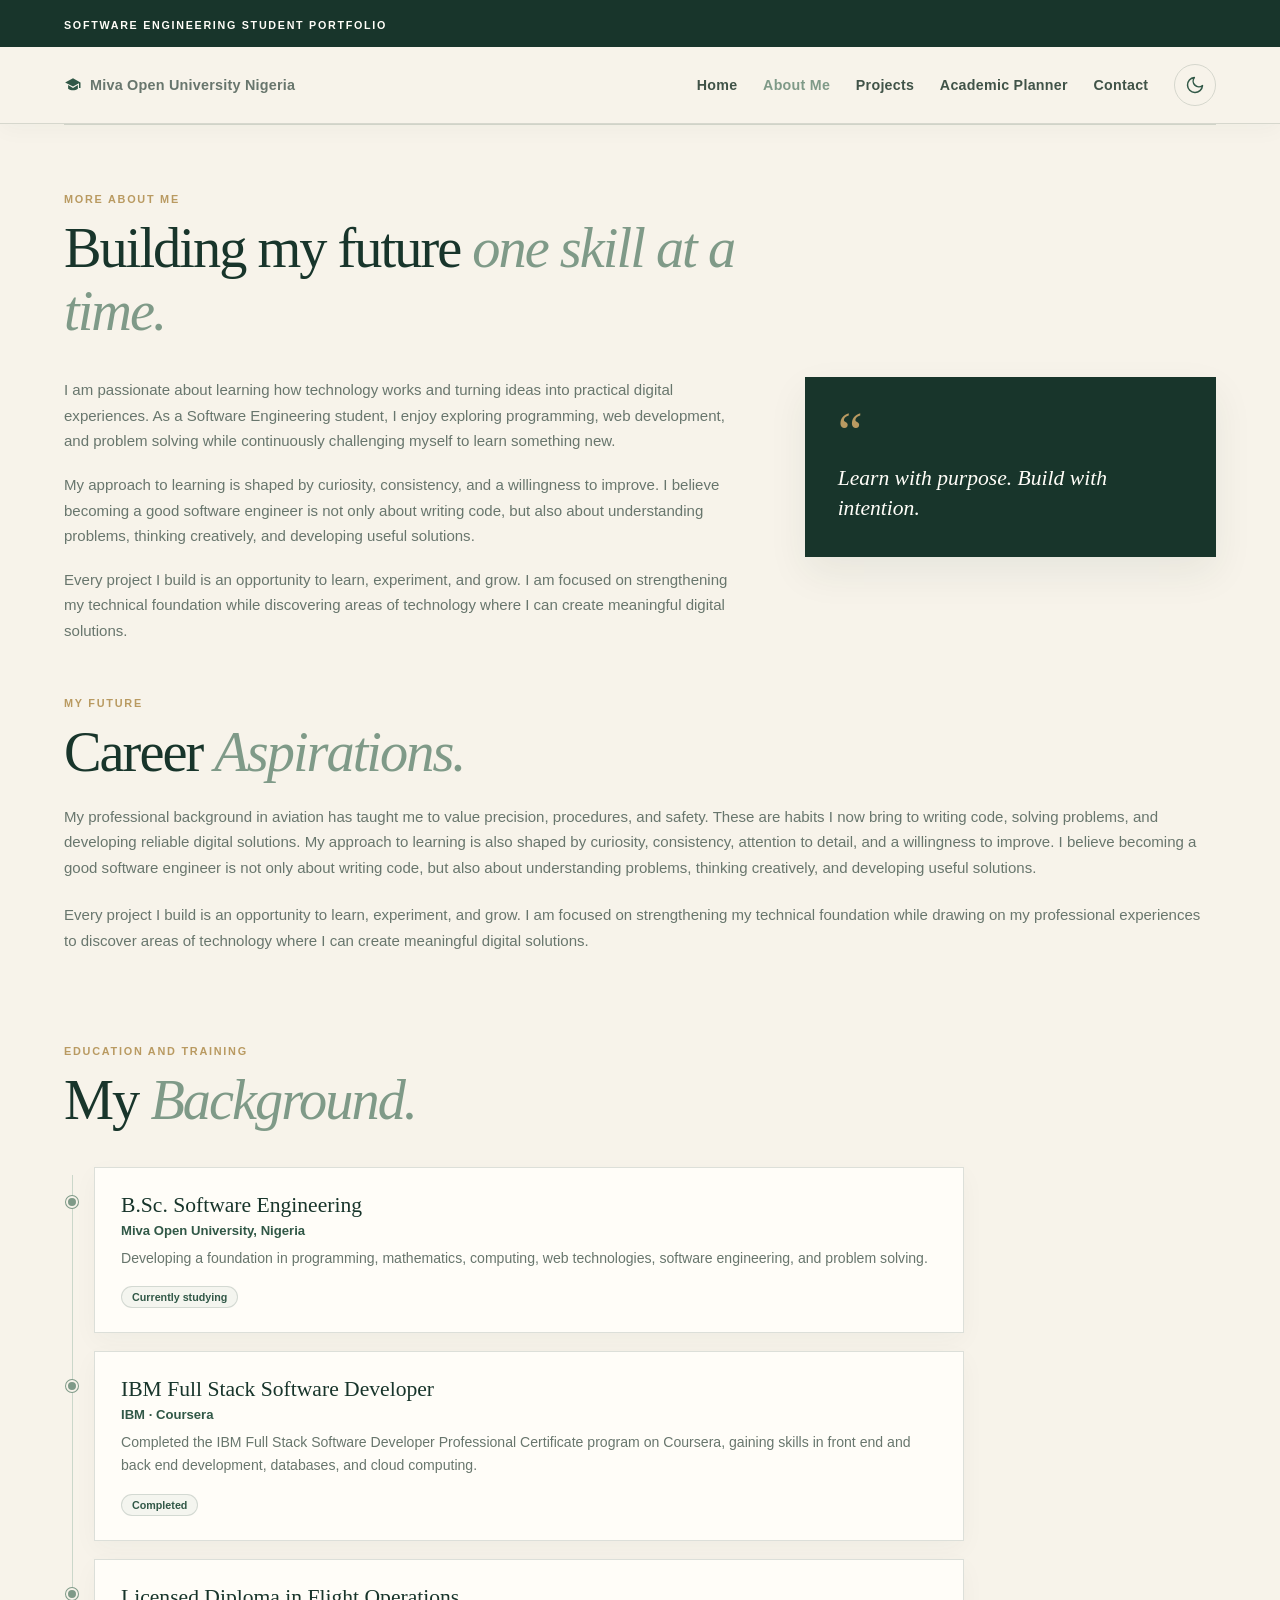
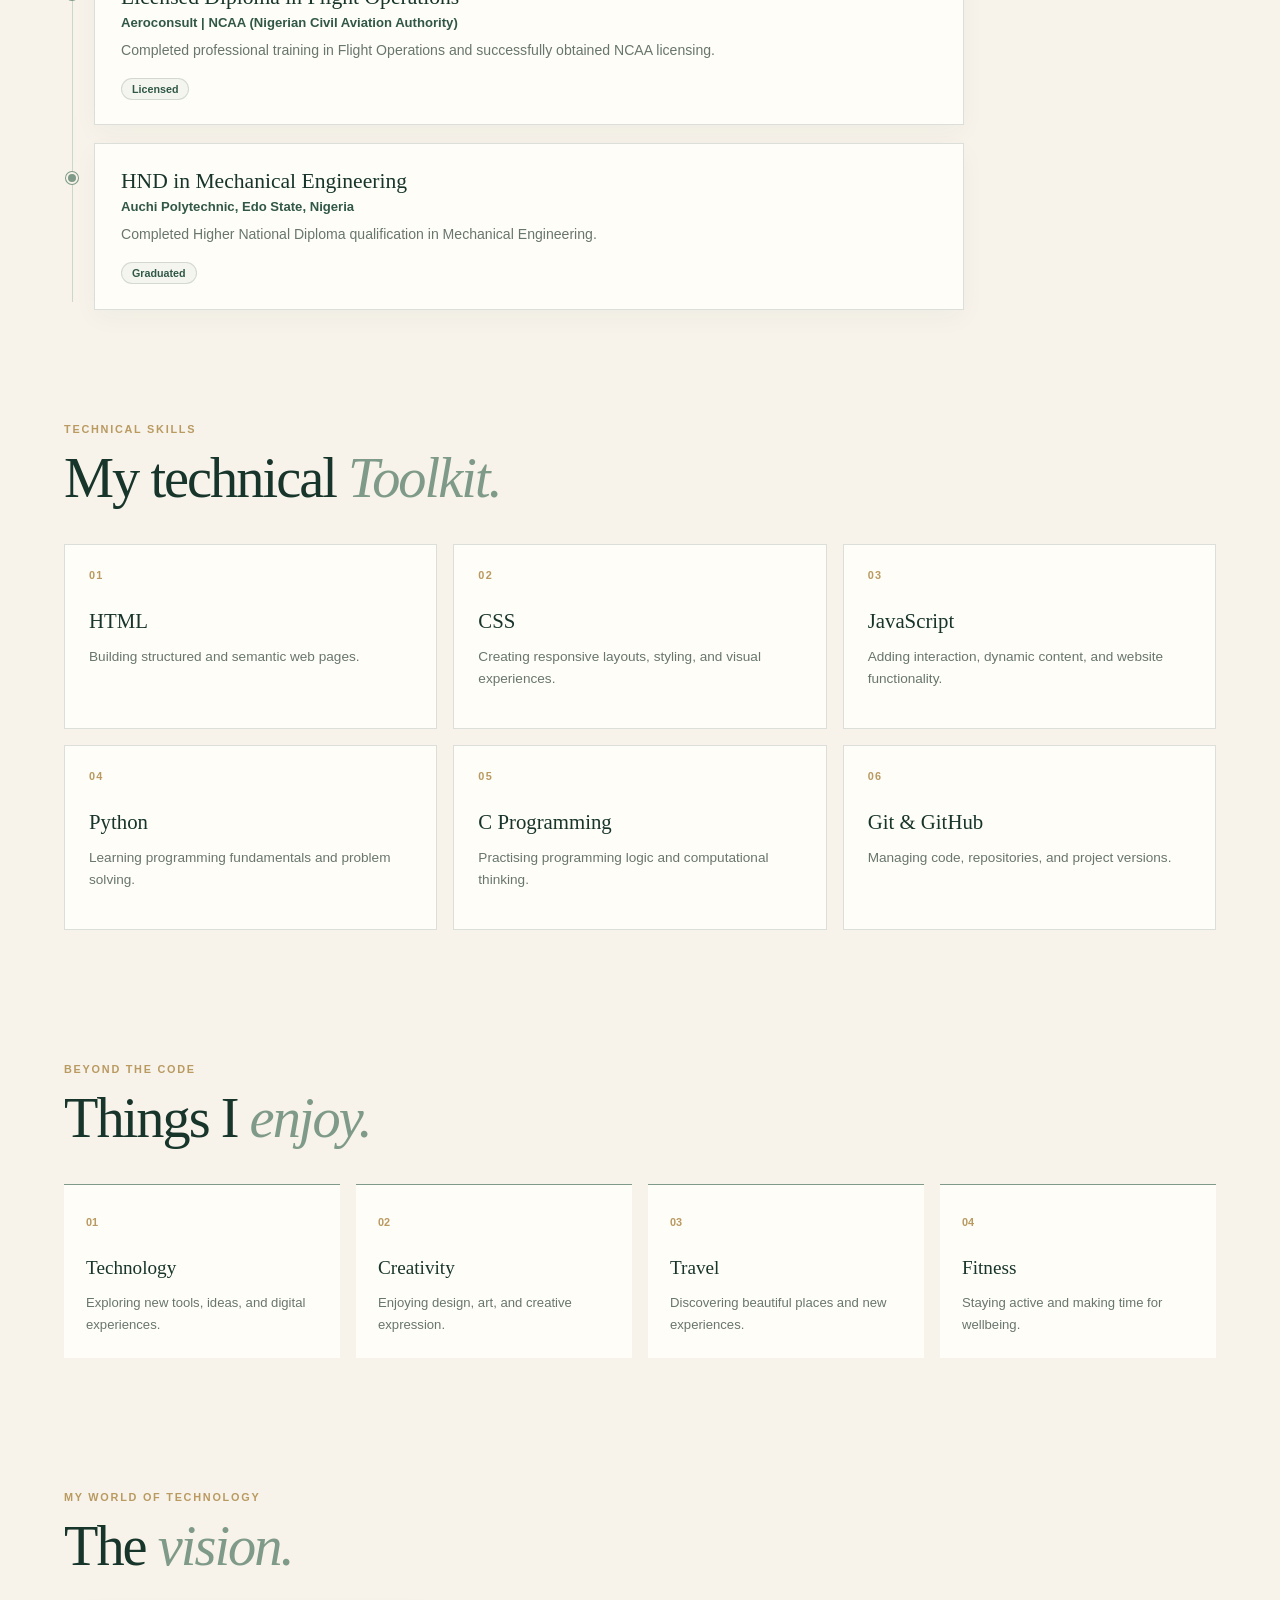
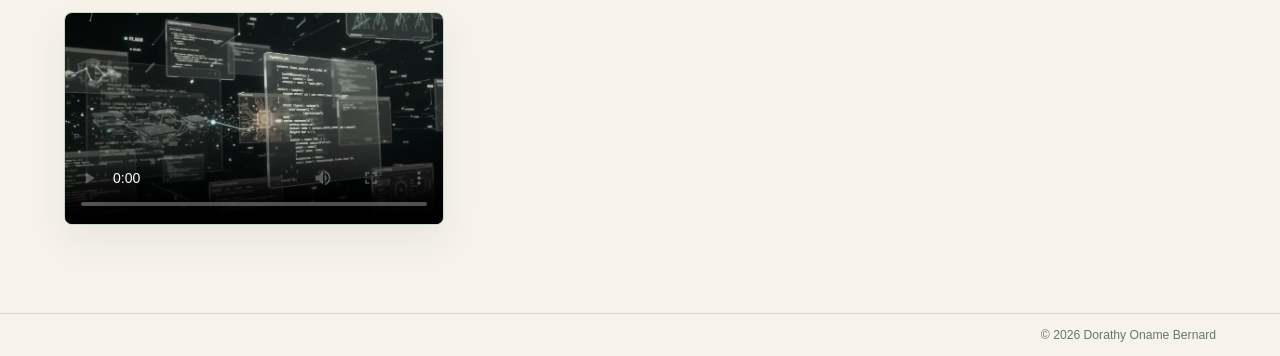
==== commit 26478fd9: "Remove redundant personal introduction from About Me section" ====
--- a/about.html
+++ b/about.html
@@ -12,6 +12,7 @@
         content="Learn about Dorathy Oname Bernard, her educational background, career aspirations, technical skills, and interests."
     >
 
+    <!-- LOAD THEME SCRIPT AND STYLESHEET -->
     <script src="theme.js"></script>
     <link rel="stylesheet" href="style.css">
 </head>
@@ -27,6 +28,7 @@
             </div>
         </div>
 
+        <!-- NAVIGATION BAR -->
         <nav class="navbar" aria-label="Main navigation">
 
             <a href="index.html" class="brand" aria-label="Dorathy Oname Bernard home">
@@ -38,6 +40,7 @@
                 </span>
             </a>
 
+            <!-- MOBILE HAMBURGER MENU -->
             <button
                 type="button"
                 class="menu-toggle"
@@ -49,6 +52,7 @@
                 <span></span><span></span><span></span>
             </button>
 
+            <!-- NAVIGATION LINKS -->
             <ul class="nav-links" id="navLinks">
 
                 <li>
@@ -103,6 +107,7 @@
                 </li>
 
                 <li>
+                    <!-- DAY AND NIGHT THEME SWITCHER -->
                     <button
                         type="button"
                         class="theme-toggle"
@@ -178,10 +183,6 @@
                         Career <span>Aspirations.</span>
                     </h2>
                 </div>
-
-                <p>
-                    I am passionate about learning how technology works and turning ideas into practical digital experiences. As a Software Engineering student, I enjoy exploring programming, web development, and problem solving while continuously challenging myself to learn something new.
-                </p>
 
                 <p>
                     My professional background in aviation has taught me to value precision, procedures, and safety. These are habits I now bring to writing code, solving problems, and developing reliable digital solutions. My approach to learning is also shaped by curiosity, consistency, attention to detail, and a willingness to improve. I believe becoming a good software engineer is not only about writing code, but also about understanding problems, thinking creatively, and developing useful solutions.
@@ -410,4 +411,4 @@
     </footer>
 
 </body>
-</html>+</html>
--- a/style.css
+++ b/style.css
@@ -766,8 +766,7 @@
     box-shadow: var(--shadow);
 }
 
-/* The video is 2px taller than its frame; the frame trims the extra,
-   which hides any thin dark line at the bottom edge of the video file. */
+/* Video adjustment. */
 .about-media-card video {
     display: block;
     width: 100%;
@@ -1368,7 +1367,7 @@
 
 .contact-form {
     padding: 25px;
-    background: var(--white);
+    background: var(--cream-light);
     border: 1px solid var(--border);
 }
 
@@ -1862,10 +1861,12 @@
         -webkit-tap-highlight-color: transparent;
     }
 
+    /* Only the switch changes colour, never the whole row */
     .theme-toggle:hover,
     .theme-toggle:active,
+    .theme-toggle:focus,
     .theme-toggle:focus-visible {
-        background: var(--sage);
+        background: transparent;
         transform: none;
     }
 
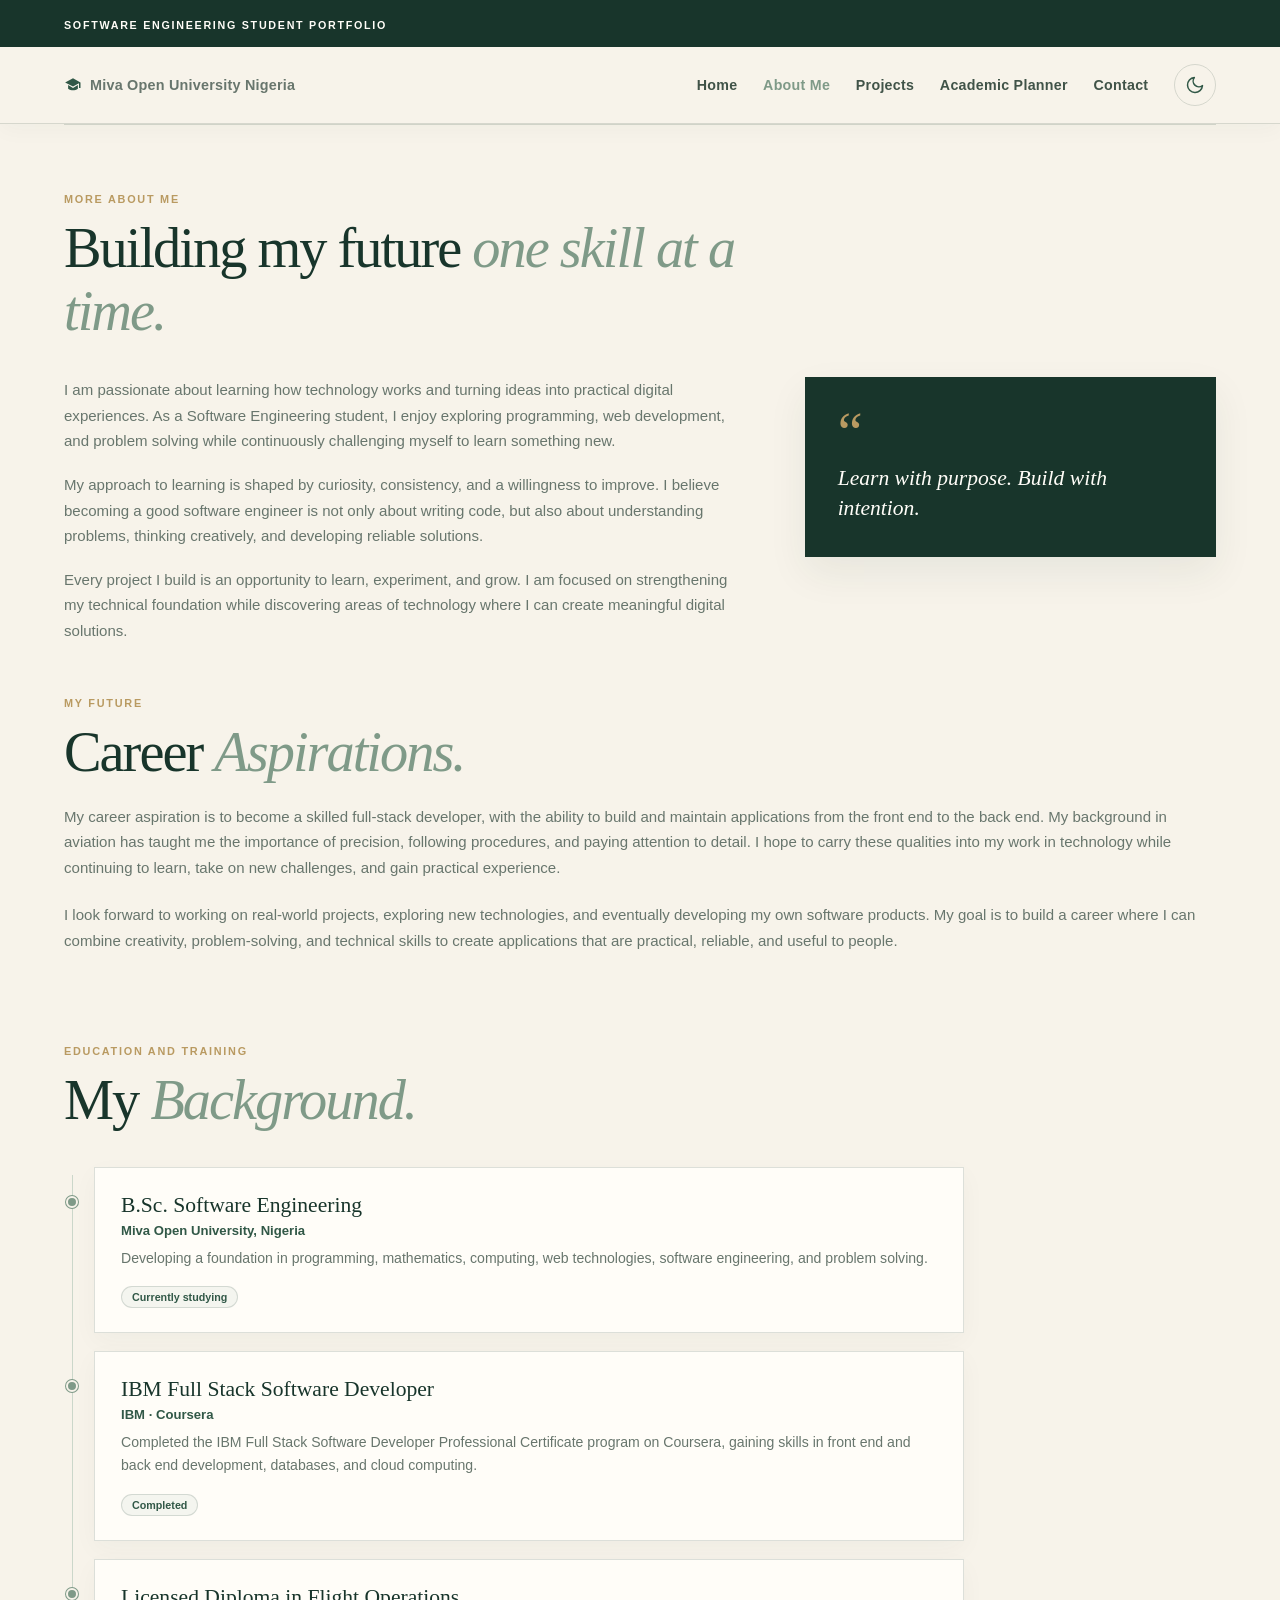
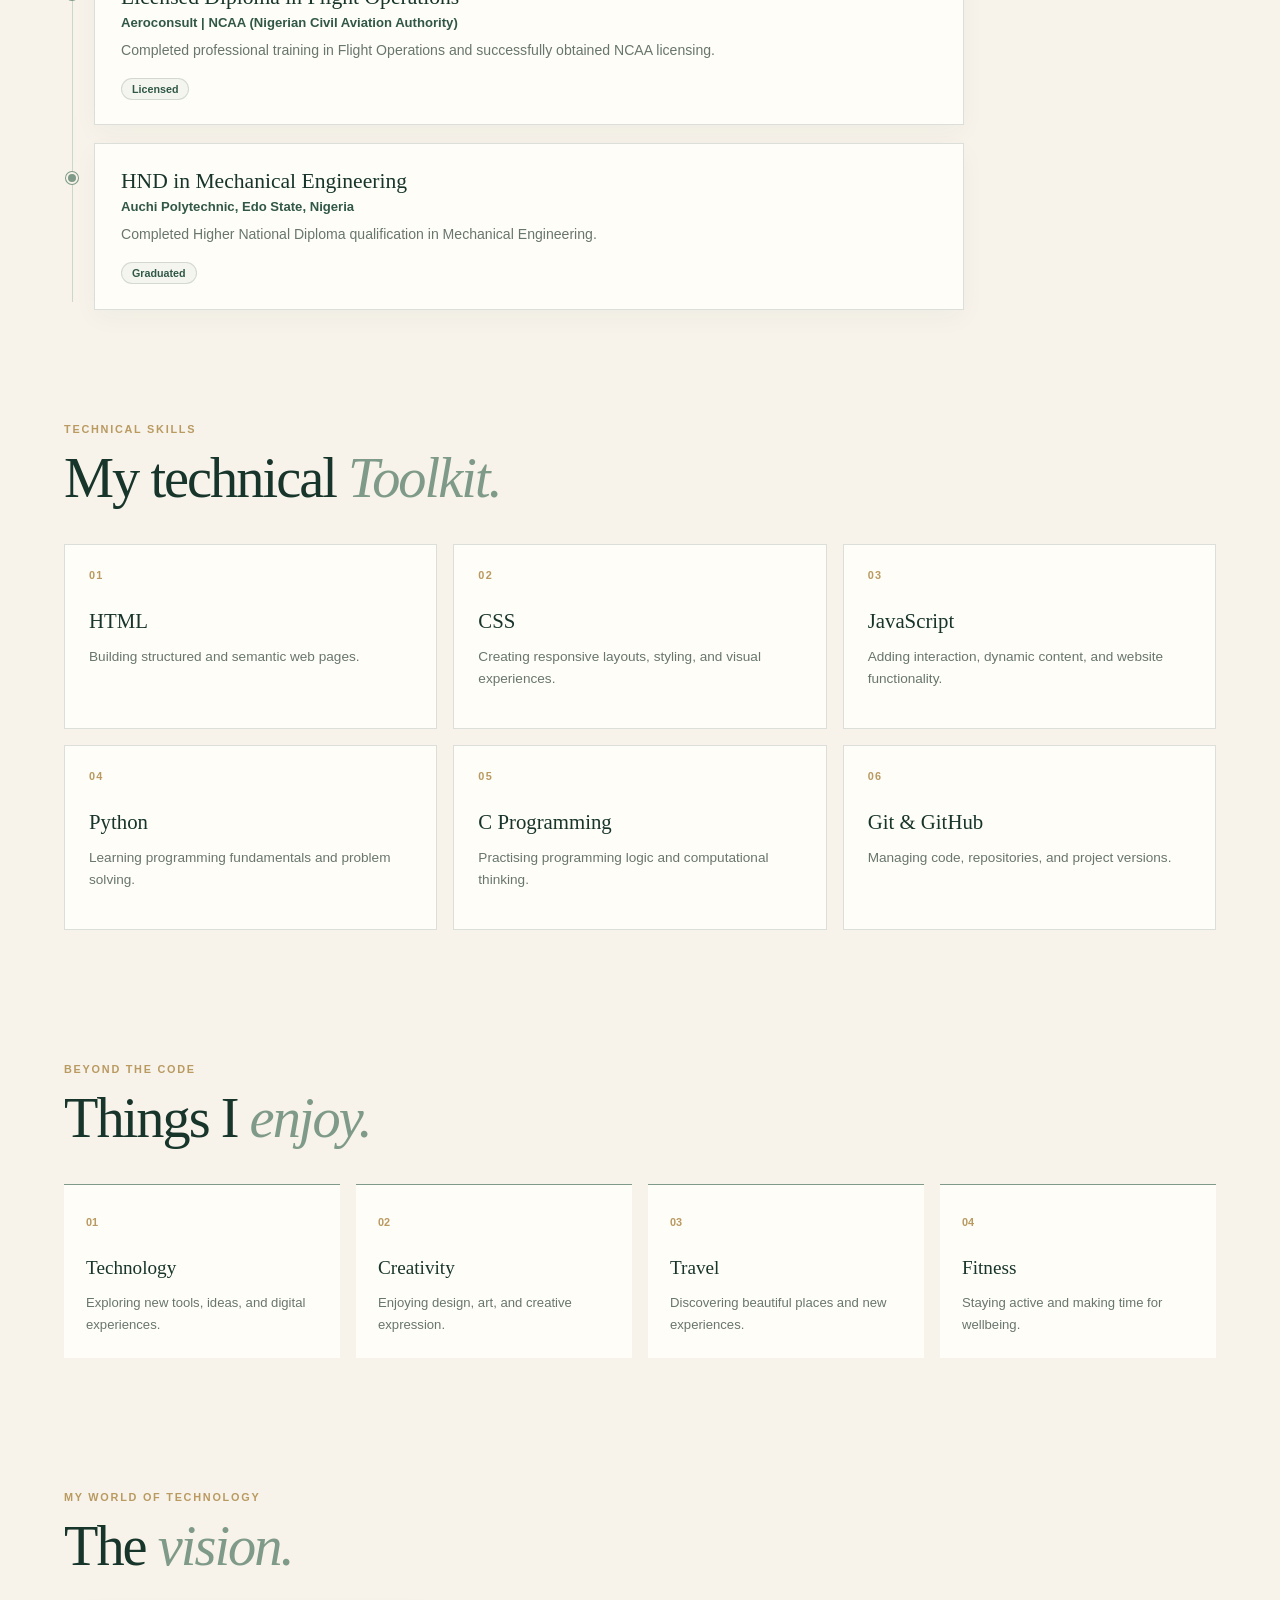
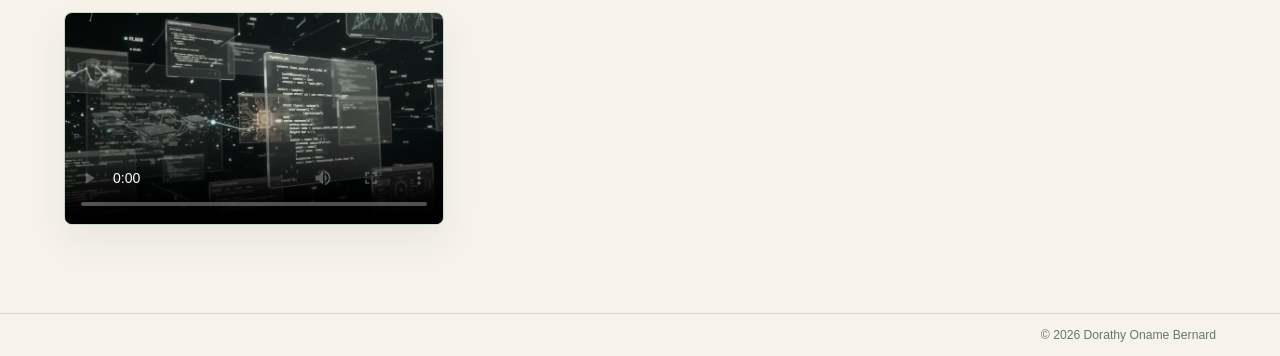
==== commit b671dfff: "Refactor About Me section for clarity" ====
--- a/about.html
+++ b/about.html
@@ -157,7 +157,7 @@
                     </p>
 
                     <p>
-                        My approach to learning is shaped by curiosity, consistency, and a willingness to improve. I believe becoming a good software engineer is not only about writing code, but also about understanding problems, thinking creatively, and developing useful solutions.
+                        My approach to learning is shaped by curiosity, consistency, and a willingness to improve. I believe becoming a good software engineer is not only about writing code, but also about understanding problems, thinking creatively, and developing reliable solutions.
                     </p>
 
                     <p>
@@ -185,11 +185,11 @@
                 </div>
 
                 <p>
-                    My professional background in aviation has taught me to value precision, procedures, and safety. These are habits I now bring to writing code, solving problems, and developing reliable digital solutions. My approach to learning is also shaped by curiosity, consistency, attention to detail, and a willingness to improve. I believe becoming a good software engineer is not only about writing code, but also about understanding problems, thinking creatively, and developing useful solutions.
+                   My career aspiration is to become a skilled full-stack developer, with the ability to build and maintain applications from the front end to the back end. My background in aviation has taught me the importance of precision, following procedures, and paying attention to detail. I hope to carry these qualities into my work in technology while continuing to learn, take on new challenges, and gain practical experience.
                 </p>
 
                 <p>
-                    Every project I build is an opportunity to learn, experiment, and grow. I am focused on strengthening my technical foundation while drawing on my professional experiences to discover areas of technology where I can create meaningful digital solutions.
+                   I look forward to working on real-world projects, exploring new technologies, and eventually developing my own software products. My goal is to build a career where I can combine creativity, problem-solving, and technical skills to create applications that are practical, reliable, and useful to people.
                 </p>
 
             </div>
